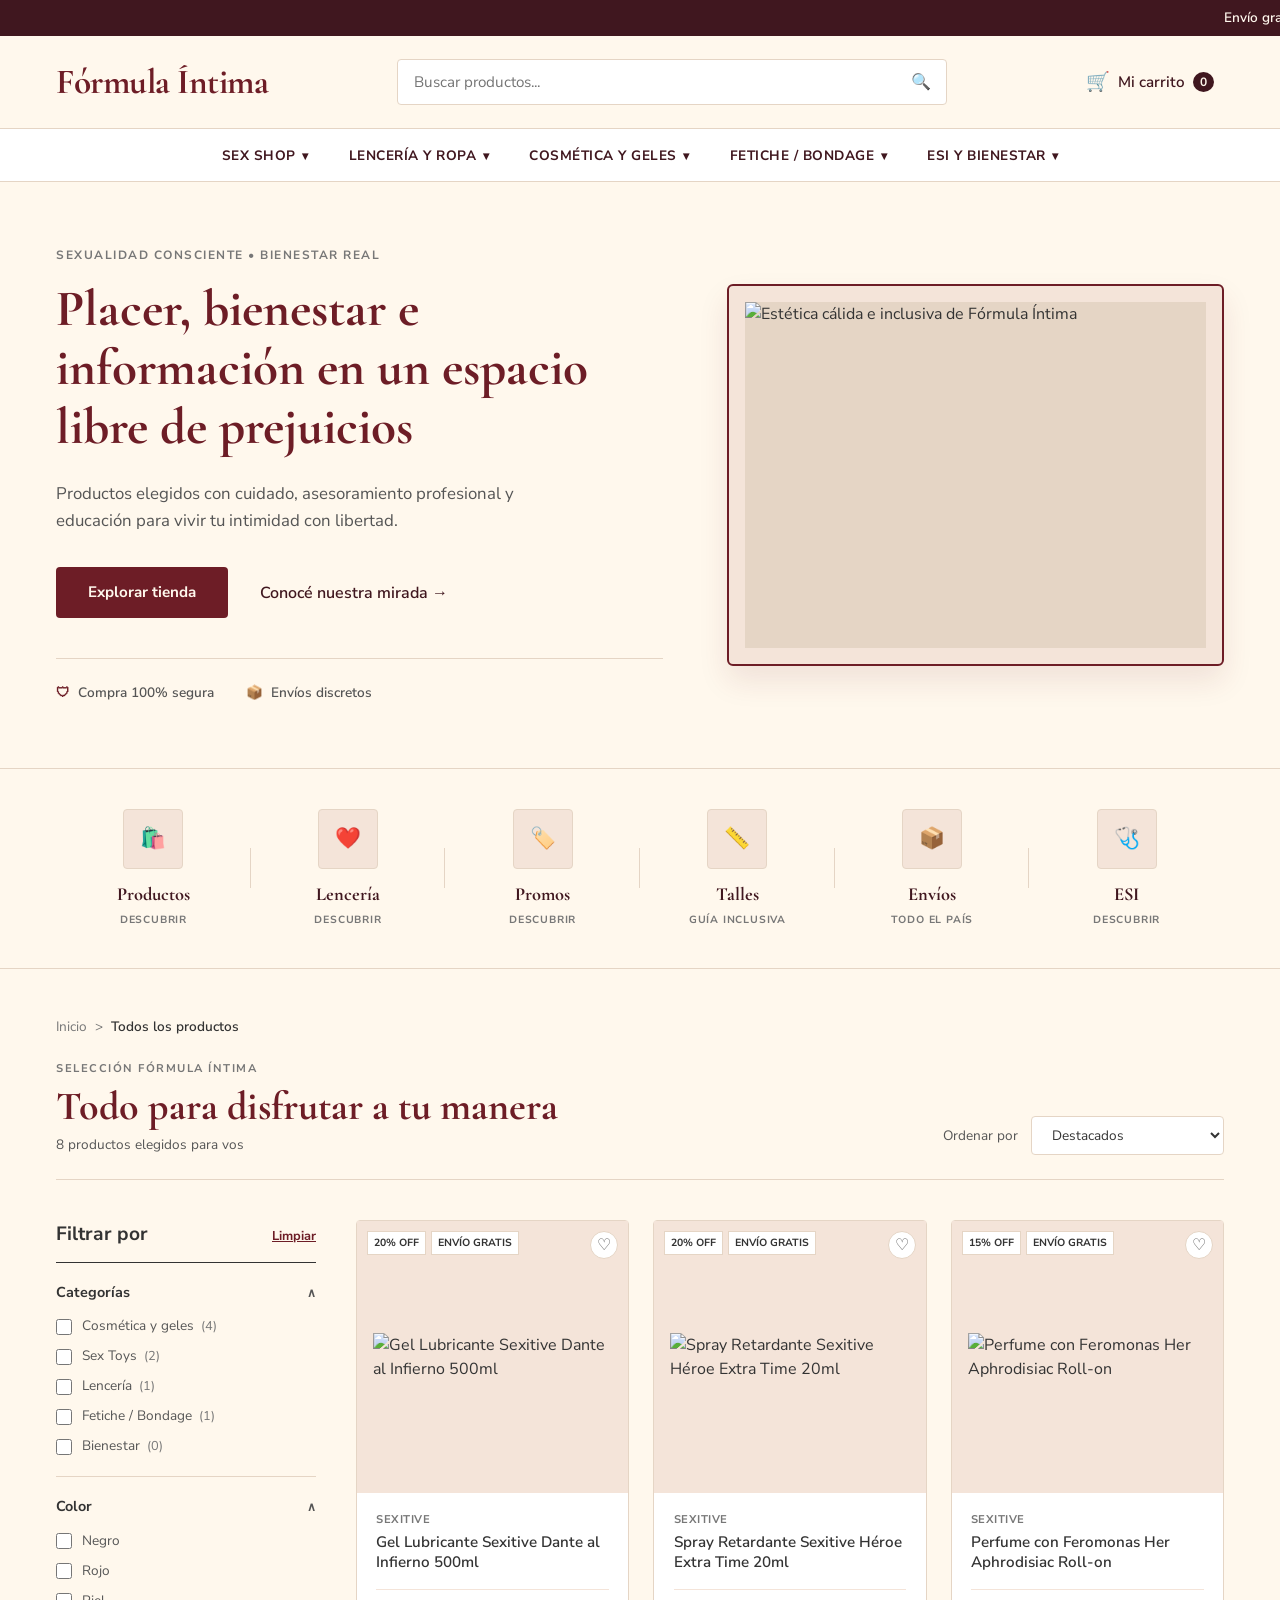
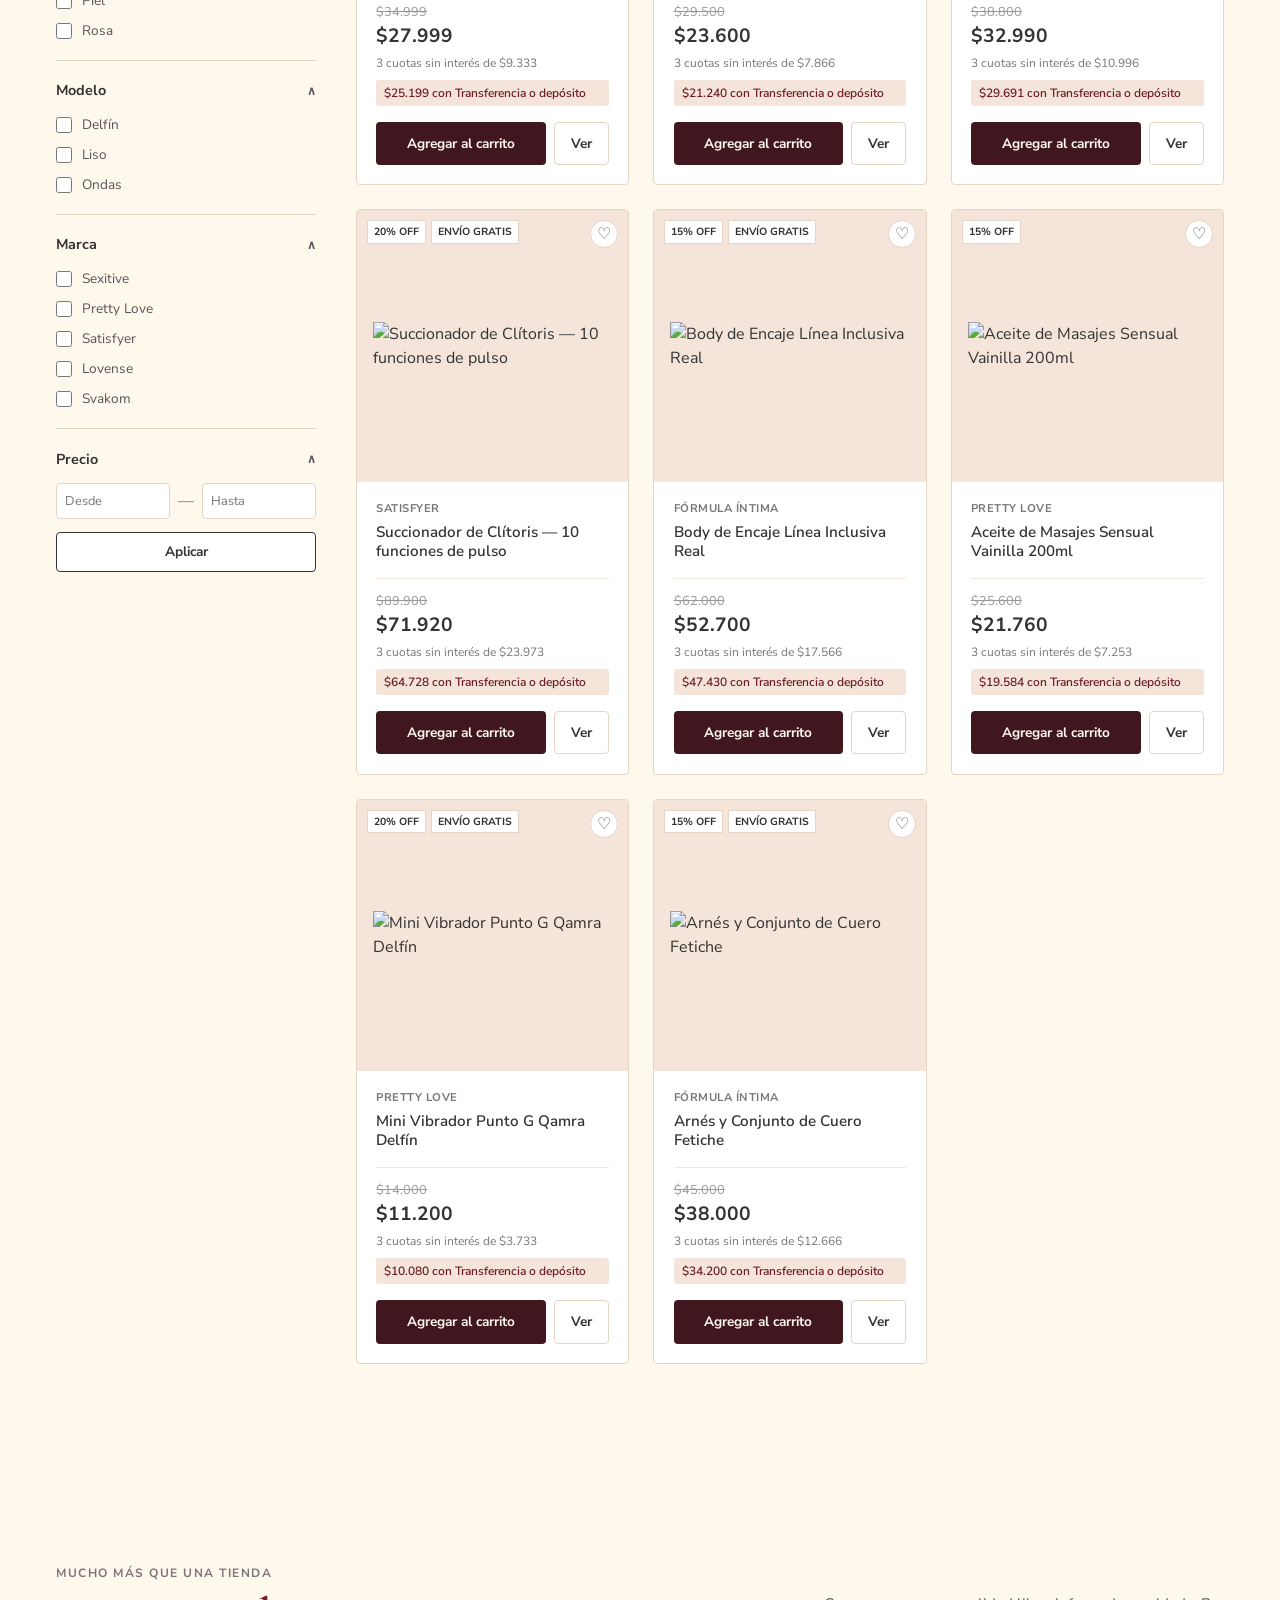
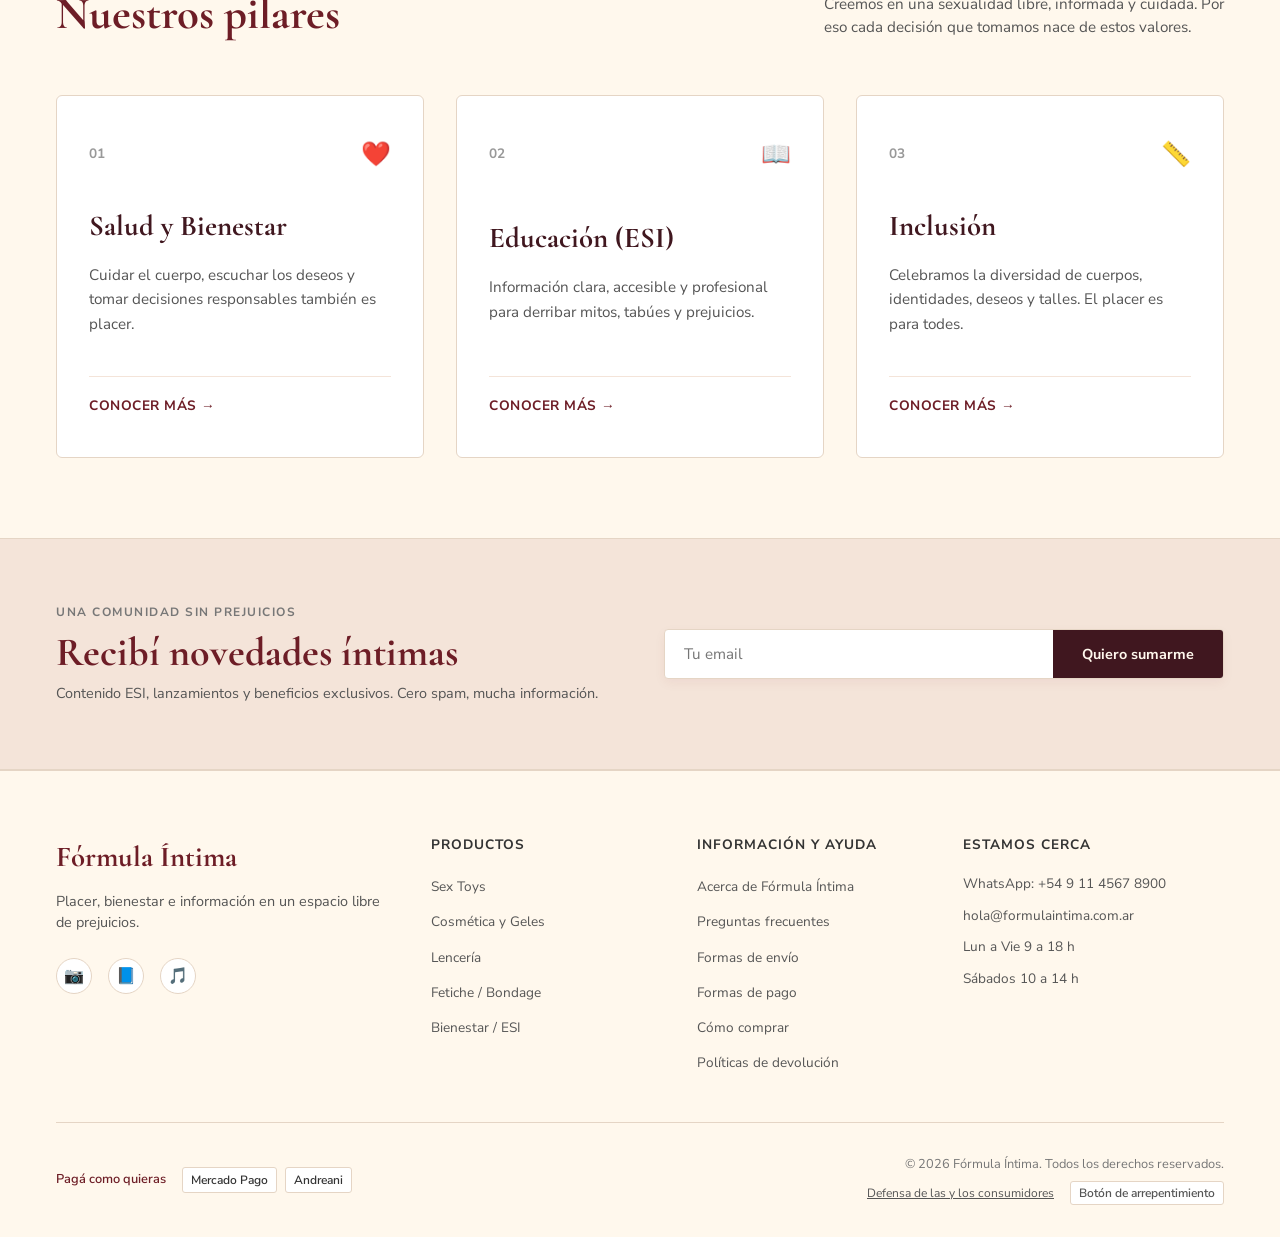
==== index.html @ 777d976c "correcion errores de tipeo y agregado de card, filtrados y diseño" ====
<!DOCTYPE html>
<html lang="es">
<head>
    <meta charset="UTF-8">
    <meta name="viewport" content="width=device-width, initial-scale=1.0">
    
    <!-- SEO Básico -->
    <title>Fórmula Íntima | Sex Shop y Lencería Inclusiva</title>
    <meta name="description" content="Descubre Fórmula Íntima: un espacio libre de prejuicios con productos de bienestar sexual, sex toys, lencería en talles reales y educación sexual (ESI).">
    <meta name="keywords" content="sex shop, lencería, lencería talles grandes, juguetes sexuales, vibradores, bienestar sexual, ESI, cosmética íntima">
    <meta name="author" content="Fórmula Íntima">
    <meta name="robots" content="index, follow">
    <link rel="canonical" href="https://www.formulaintima.com.ar">

    <!-- Open Graph -->
    <meta property="og:type" content="website">
    <meta property="og:url" content="https://www.formulaintima.com.ar">
    <meta property="og:title" content="Fórmula Íntima | Placer, bienestar e información">
    <meta property="og:description" content="Productos elegidos con cuidado, asesoramiento profesional y educación para vivir tu intimidad con libertad.">
    <meta property="og:image" content="https://www.formulaintima.com.ar/img/hero-modelo-real.jpg">
    <meta property="og:locale" content="es_AR">

    <!-- Estilos CSS -->
    <link rel="stylesheet" href="./style/style.css?v=5">

    <!-- Google Fonts -->
    <link rel="preconnect" href="https://fonts.googleapis.com">
    <link rel="preconnect" href="https://fonts.gstatic.com" crossorigin>
    <link href="https://fonts.googleapis.com/css2?family=Cormorant+Garamond:wght@400;600;700&family=Nunito+Sans:wght@300;400;600;700&display=swap" rel="stylesheet">
</head>
<body>

    <!-- ==========================================
         CABECERA / HEADER
         ========================================== -->
    <header class="cabecera" itemscope itemtype="https://schema.org/WPHeader">
        <!-- Barra Superior de Anuncios -->
        <div class="cabecera__anuncio">
            <div class="cabecera__contenedor">
                <p class="cabecera__anuncio-texto">
                    Envío gratis superando los $100.000 <span class="cabecera__anuncio-separador" aria-hidden="true">&bull;</span> Descuento extra por Transferencia Bancaria
                </p>
            </div>
        </div>

        <!-- Barra Principal -->
        <div class="cabecera__principal">
            <div class="cabecera__contenedor cabecera__contenedor--flex">
                
                <!-- Logotipo -->
                <div class="cabecera__logo-contenedor">
                    <a href="index.html" class="cabecera__logo-enlace" aria-label="Fórmula Íntima - Inicio">
                        <h1 class="cabecera__logo-texto">Fórmula Íntima</h1>
                    </a>
                </div>

                <!-- Buscador -->
                <div class="cabecera__buscador">
                    <form class="buscador" onsubmit="event.preventDefault(); aplicarFiltros();" role="search">
                        <label for="input-buscar" class="sr-only">Buscar productos</label>
                        <input type="search" id="input-buscar" name="q" class="buscador__input" placeholder="Buscar productos...">
                        <button type="submit" class="buscador__boton" aria-label="Buscar">
                            <span class="buscador__icono" aria-hidden="true">🔍</span>
                        </button>
                    </form>
                </div>

                <!-- Botón Mi Carrito -->
                <div class="cabecera__acciones">
                    <button type="button" class="carrito-enlace" id="boton-abrir-carrito" onclick="abrirDrawerCarrito()" aria-label="Ver carrito de compras">
                        <span class="carrito-enlace__icono" aria-hidden="true">🛒</span>
                        <span class="carrito-enlace__texto">Mi carrito</span>
                        <span class="carrito-enlace__contador" id="carrito-badge-contador">0</span>
                    </button>
                </div>

            </div>
        </div>

        <!-- Menú de Categorías Conectado a los Filtros -->
        <nav class="navegacion-principal" aria-label="Menú principal de categorías">
            <div class="cabecera__contenedor">
                <ul class="navegacion-principal__lista">
                    <li class="navegacion-principal__item">
                        <button type="button" class="navegacion-principal__enlace" onclick="filtrarDesdeEnlace('sextoys')">
                            Sex Shop <span class="navegacion-principal__flecha" aria-hidden="true">▾</span>
                        </button>
                    </li>
                    <li class="navegacion-principal__item">
                        <button type="button" class="navegacion-principal__enlace" onclick="filtrarDesdeEnlace('lenceria')">
                            Lencería y ropa <span class="navegacion-principal__flecha" aria-hidden="true">▾</span>
                        </button>
                    </li>
                    <li class="navegacion-principal__item">
                        <button type="button" class="navegacion-principal__enlace" onclick="filtrarDesdeEnlace('cosmetica')">
                            Cosmética y Geles <span class="navegacion-principal__flecha" aria-hidden="true">▾</span>
                        </button>
                    </li>
                    <li class="navegacion-principal__item">
                        <button type="button" class="navegacion-principal__enlace" onclick="filtrarDesdeEnlace('fetiche')">
                            Fetiche / Bondage <span class="navegacion-principal__flecha" aria-hidden="true">▾</span>
                        </button>
                    </li>
                    <li class="navegacion-principal__item">
                        <button type="button" class="navegacion-principal__enlace" onclick="filtrarDesdeEnlace('bienestar')">
                            ESI y Bienestar <span class="navegacion-principal__flecha" aria-hidden="true">▾</span>
                        </button>
                    </li>
                </ul>
            </div>
        </nav>
    </header>

    <!-- ==========================================
         SECCIÓN HERO
         ========================================== -->
    <section class="hero" aria-label="Sección principal de bienvenida">
        <div class="hero__contenedor">
            
            <div class="hero__contenido">
                <span class="hero__subtitulo-superior">SEXUALIDAD CONSCIENTE &bull; BIENESTAR REAL</span>
                
                <h2 class="hero__titulo">Placer, bienestar e información en un espacio libre de prejuicios</h2>
                
                <p class="hero__descripcion">
                    Productos elegidos con cuidado, asesoramiento profesional y educación para vivir tu intimidad con libertad.
                </p>
                
                <div class="hero__acciones">
                    <a href="#contenido-principal" class="hero__boton-primario">Explorar tienda</a>
                    <a href="#nuestra-mirada" class="hero__enlace-secundario">Conocé nuestra mirada &rarr;</a>
                </div>

                <div class="hero__garantias">
                    <div class="garantia-item">
                        <span class="garantia-item__icono" aria-hidden="true">&#x1F6E1;</span>
                        <span class="garantia-item__texto">Compra 100% segura</span>
                    </div>
                    <div class="garantia-item">
                        <span class="garantia-item__icono" aria-hidden="true">&#x1F4E6;</span>
                        <span class="garantia-item__texto">Envíos discretos</span>
                    </div>
                </div>
            </div>

            <div class="hero__multimedia">
                <div class="hero__imagen-marco">
                    <figure class="hero__figura">
                        <img src="https://images.unsplash.com/photo-1515377905703-c4788e51af15?auto=format&fit=crop&w=800&q=80" alt="Estética cálida e inclusiva de Fórmula Íntima" class="hero__imagen" loading="eager">
                        <figcaption class="sr-only">Imagen principal de Fórmula Íntima</figcaption>
                    </figure>
                </div>
            </div>

        </div>
    </section>

    <!-- ==========================================
         ACCESOS RÁPIDOS CON ICONOS
         ========================================== -->
    <section class="accesos-rapidos" aria-label="Accesos rápidos de navegación">
        <div class="accesos-rapidos__contenedor">
            <ul class="accesos-rapidos__lista">
                
                <li class="accesos-rapidos__item">
                    <a href="#contenido-principal" onclick="limpiarFiltros()" class="accesos-rapidos__enlace">
                        <div class="accesos-rapidos__icono-caja">
                            <span class="accesos-rapidos__icono" aria-hidden="true">🛍️</span>
                        </div>
                        <span class="accesos-rapidos__titulo">Productos</span>
                        <span class="accesos-rapidos__subtitulo">DESCUBRIR</span>
                    </a>
                </li>

                <li class="accesos-rapidos__item">
                    <a href="#contenido-principal" onclick="event.preventDefault(); filtrarDesdeEnlace('lenceria');" class="accesos-rapidos__enlace">
                        <div class="accesos-rapidos__icono-caja">
                            <span class="accesos-rapidos__icono" aria-hidden="true">❤️</span>
                        </div>
                        <span class="accesos-rapidos__titulo">Lencería</span>
                        <span class="accesos-rapidos__subtitulo">DESCUBRIR</span>
                    </a>
                </li>

                <li class="accesos-rapidos__item">
                    <a href="#contenido-principal" class="accesos-rapidos__enlace">
                        <div class="accesos-rapidos__icono-caja">
                            <span class="accesos-rapidos__icono" aria-hidden="true">🏷️</span>
                        </div>
                        <span class="accesos-rapidos__titulo">Promos</span>
                        <span class="accesos-rapidos__subtitulo">DESCUBRIR</span>
                    </a>
                </li>

                <li class="accesos-rapidos__item">
                    <a href="#nuestra-mirada" class="accesos-rapidos__enlace">
                        <div class="accesos-rapidos__icono-caja">
                            <span class="accesos-rapidos__icono" aria-hidden="true">📏</span>
                        </div>
                        <span class="accesos-rapidos__titulo">Talles</span>
                        <span class="accesos-rapidos__subtitulo">GUÍA INCLUSIVA</span>
                    </a>
                </li>

                <li class="accesos-rapidos__item">
                    <a href="#envios" onclick="event.preventDefault(); abrirModalInfo('envios');" class="accesos-rapidos__enlace">
                        <div class="accesos-rapidos__icono-caja">
                            <span class="accesos-rapidos__icono" aria-hidden="true">📦</span>
                        </div>
                        <span class="accesos-rapidos__titulo">Envíos</span>
                        <span class="accesos-rapidos__subtitulo">TODO EL PAÍS</span>
                    </a>
                </li>

                <li class="accesos-rapidos__item">
                    <a href="#contenido-principal" onclick="event.preventDefault(); filtrarDesdeEnlace('bienestar');" class="accesos-rapidos__enlace">
                        <div class="accesos-rapidos__icono-caja">
                            <span class="accesos-rapidos__icono" aria-hidden="true">🩺</span>
                        </div>
                        <span class="accesos-rapidos__titulo">ESI</span>
                        <span class="accesos-rapidos__subtitulo">DESCUBRIR</span>
                    </a>
                </li>

            </ul>
        </div>
    </section>

    <!-- ==========================================
         CATÁLOGO DE PRODUCTOS Y FILTROS
         ========================================== -->
    <main class="catalogo" id="contenido-principal">
        <div class="catalogo__contenedor">
            
            <!-- Migas de Pan -->
            <nav class="catalogo__migas" aria-label="Navegación de ruta">
                <ol class="migas__lista">
                    <li class="migas__item"><a href="index.html" class="migas__enlace">Inicio</a></li>
                    <li class="migas__separador" aria-hidden="true">></li>
                    <li class="migas__item" aria-current="page"><span class="migas__actual" id="migas-categoria-actual">Todos los productos</span></li>
                </ol>
            </nav>

            <!-- Cabecera del Catálogo -->
            <header class="catalogo__encabezado">
                <div class="catalogo__info-principal">
                    <span class="catalogo__subtitulo-marca">SELECCIÓN FÓRMULA ÍNTIMA</span>
                    <h2 class="catalogo__titulo">Todo para disfrutar a tu manera</h2>
                    <p class="catalogo__contador">Cargando productos...</p>
                </div>
                <div class="catalogo__ordenar">
                    <label for="ordenar-catalogo" class="catalogo__ordenar-etiqueta">Ordenar por</label>
                    <select id="ordenar-catalogo" name="ordenar" class="catalogo__ordenar-select" onchange="aplicarFiltros()">
                        <option value="destacados">Destacados</option>
                        <option value="precio-menor">Precio: menor a mayor</option>
                        <option value="precio-mayor">Precio: mayor a menor</option>
                        <option value="alfabetico-az">A - Z</option>
                        <option value="alfabetico-za">Z - A</option>
                    </select>
                </div>
            </header>

            <!-- Cuerpo del Catálogo: Filtros y Grilla -->
            <div class="catalogo__cuerpo">
                
                <!-- Barra Lateral de Filtros ("Filtrar por") -->
                <aside class="filtros" aria-label="Filtros de productos">
                    <div class="filtros__cabecera">
                        <h3 class="filtros__titulo">Filtrar por</h3>
                        <button type="button" class="filtros__limpiar" id="boton-limpiar-filtros" onclick="limpiarFiltros()">Limpiar</button>
                    </div>

                    <form class="filtros__formulario" id="formulario-filtros" onsubmit="event.preventDefault(); aplicarFiltros();">
                        
                        <!-- 1. Categorías -->
                        <fieldset class="filtro-grupo">
                            <legend class="filtro-grupo__leyenda">Categorías</legend>
                            <div class="filtro-grupo__cabecera" onclick="toggleAcordeonFiltro(this)">
                                <span class="filtro-grupo__nombre">Categorías</span>
                                <span class="filtro-grupo__icono" aria-hidden="true">∧</span>
                            </div>
                            <div class="filtro-grupo__lista">
                                <label class="filtro-opcion">
                                    <input type="checkbox" name="categoria" value="cosmetica" class="filtro-opcion__checkbox" onchange="aplicarFiltros()">
                                    <span class="filtro-opcion__texto">Cosmética y geles <span class="filtro-conteo" data-cat="cosmetica"></span></span>
                                </label>
                                <label class="filtro-opcion">
                                    <input type="checkbox" name="categoria" value="sextoys" class="filtro-opcion__checkbox" onchange="aplicarFiltros()">
                                    <span class="filtro-opcion__texto">Sex Toys <span class="filtro-conteo" data-cat="sextoys"></span></span>
                                </label>
                                <label class="filtro-opcion">
                                    <input type="checkbox" name="categoria" value="lenceria" class="filtro-opcion__checkbox" onchange="aplicarFiltros()">
                                    <span class="filtro-opcion__texto">Lencería <span class="filtro-conteo" data-cat="lenceria"></span></span>
                                </label>
                                <label class="filtro-opcion">
                                    <input type="checkbox" name="categoria" value="fetiche" class="filtro-opcion__checkbox" onchange="aplicarFiltros()">
                                    <span class="filtro-opcion__texto">Fetiche / Bondage <span class="filtro-conteo" data-cat="fetiche"></span></span>
                                </label>
                                <label class="filtro-opcion">
                                    <input type="checkbox" name="categoria" value="bienestar" class="filtro-opcion__checkbox" onchange="aplicarFiltros()">
                                    <span class="filtro-opcion__texto">Bienestar <span class="filtro-conteo" data-cat="bienestar"></span></span>
                                </label>
                            </div>
                        </fieldset>

                        <!-- 2. Color -->
                        <fieldset class="filtro-grupo">
                            <legend class="filtro-grupo__leyenda">Color</legend>
                            <div class="filtro-grupo__cabecera" onclick="toggleAcordeonFiltro(this)">
                                <span class="filtro-grupo__nombre">Color</span>
                                <span class="filtro-grupo__icono" aria-hidden="true">∧</span>
                            </div>
                            <div class="filtro-grupo__lista">
                                <label class="filtro-opcion">
                                    <input type="checkbox" name="color" value="negro" class="filtro-opcion__checkbox" onchange="aplicarFiltros()">
                                    <span class="filtro-opcion__texto">Negro</span>
                                </label>
                                <label class="filtro-opcion">
                                    <input type="checkbox" name="color" value="rojo" class="filtro-opcion__checkbox" onchange="aplicarFiltros()">
                                    <span class="filtro-opcion__texto">Rojo</span>
                                </label>
                                <label class="filtro-opcion">
                                    <input type="checkbox" name="color" value="piel" class="filtro-opcion__checkbox" onchange="aplicarFiltros()">
                                    <span class="filtro-opcion__texto">Piel</span>
                                </label>
                                <label class="filtro-opcion">
                                    <input type="checkbox" name="color" value="rosa" class="filtro-opcion__checkbox" onchange="aplicarFiltros()">
                                    <span class="filtro-opcion__texto">Rosa</span>
                                </label>
                            </div>
                        </fieldset>

                        <!-- 3. Modelo -->
                        <fieldset class="filtro-grupo">
                            <legend class="filtro-grupo__leyenda">Modelo</legend>
                            <div class="filtro-grupo__cabecera" onclick="toggleAcordeonFiltro(this)">
                                <span class="filtro-grupo__nombre">Modelo</span>
                                <span class="filtro-grupo__icono" aria-hidden="true">∧</span>
                            </div>
                            <div class="filtro-grupo__lista">
                                <label class="filtro-opcion">
                                    <input type="checkbox" name="modelo" value="delfin" class="filtro-opcion__checkbox" onchange="aplicarFiltros()">
                                    <span class="filtro-opcion__texto">Delfín</span>
                                </label>
                                <label class="filtro-opcion">
                                    <input type="checkbox" name="modelo" value="liso" class="filtro-opcion__checkbox" onchange="aplicarFiltros()">
                                    <span class="filtro-opcion__texto">Liso</span>
                                </label>
                                <label class="filtro-opcion">
                                    <input type="checkbox" name="modelo" value="ondas" class="filtro-opcion__checkbox" onchange="aplicarFiltros()">
                                    <span class="filtro-opcion__texto">Ondas</span>
                                </label>
                            </div>
                        </fieldset>

                        <!-- 4. Marca -->
                        <fieldset class="filtro-grupo">
                            <legend class="filtro-grupo__leyenda">Marca</legend>
                            <div class="filtro-grupo__cabecera" onclick="toggleAcordeonFiltro(this)">
                                <span class="filtro-grupo__nombre">Marca</span>
                                <span class="filtro-grupo__icono" aria-hidden="true">∧</span>
                            </div>
                            <div class="filtro-grupo__lista">
                                <label class="filtro-opcion">
                                    <input type="checkbox" name="marca" value="Sexitive" class="filtro-opcion__checkbox" onchange="aplicarFiltros()">
                                    <span class="filtro-opcion__texto">Sexitive</span>
                                </label>
                                <label class="filtro-opcion">
                                    <input type="checkbox" name="marca" value="Pretty Love" class="filtro-opcion__checkbox" onchange="aplicarFiltros()">
                                    <span class="filtro-opcion__texto">Pretty Love</span>
                                </label>
                                <label class="filtro-opcion">
                                    <input type="checkbox" name="marca" value="Satisfyer" class="filtro-opcion__checkbox" onchange="aplicarFiltros()">
                                    <span class="filtro-opcion__texto">Satisfyer</span>
                                </label>
                                <label class="filtro-opcion">
                                    <input type="checkbox" name="marca" value="Lovense" class="filtro-opcion__checkbox" onchange="aplicarFiltros()">
                                    <span class="filtro-opcion__texto">Lovense</span>
                                </label>
                                <label class="filtro-opcion">
                                    <input type="checkbox" name="marca" value="Svakom" class="filtro-opcion__checkbox" onchange="aplicarFiltros()">
                                    <span class="filtro-opcion__texto">Svakom</span>
                                </label>
                            </div>
                        </fieldset>

                        <!-- 5. Precio -->
                        <fieldset class="filtro-grupo filtro-grupo--sin-borde">
                            <legend class="filtro-grupo__leyenda">Precio</legend>
                            <div class="filtro-grupo__cabecera" onclick="toggleAcordeonFiltro(this)">
                                <span class="filtro-grupo__nombre">Precio</span>
                                <span class="filtro-grupo__icono" aria-hidden="true">∧</span>
                            </div>
                            <div class="filtro-precio">
                                <input type="number" id="filtro-precio-desde" class="filtro-precio__input" placeholder="Desde" aria-label="Precio mínimo">
                                <span class="filtro-precio__separador" aria-hidden="true">—</span>
                                <input type="number" id="filtro-precio-hasta" class="filtro-precio__input" placeholder="Hasta" aria-label="Precio máximo">
                            </div>
                            <button type="submit" class="filtro-precio__boton">Aplicar</button>
                        </fieldset>
                    </form>
                </aside>

                <!-- Sección de Productos -->
                <section class="productos-seccion">
                    <div class="productos-grilla" id="grilla-productos" aria-label="Listado de productos">
                        <!-- Los productos se cargan dinámicamente con main.js -->
                    </div>
                </section>

            </div>
        </div>
    </main>

    <!-- ==========================================
         PILARES INSTITUCIONALES
         ========================================== -->
    <section class="pilares" id="nuestra-mirada" aria-label="Nuestros pilares institucionales">
        <div class="pilares__contenedor">
            
            <div class="pilares__encabezado">
                <div class="pilares__titulo-bloque">
                    <span class="pilares__subtitulo">MUCHO MÁS QUE UNA TIENDA</span>
                    <h2 class="pilares__titulo">Nuestros pilares</h2>
                </div>
                <div class="pilares__descripcion-principal">
                    <p>Creemos en una sexualidad libre, informada y cuidada. Por eso cada decisión que tomamos nace de estos valores.</p>
                </div>
            </div>

            <div class="pilares__grilla">
                <article class="pilar-tarjeta">
                    <div class="pilar-tarjeta__cabecera">
                        <span class="pilar-tarjeta__numero" aria-hidden="true">01</span>
                        <span class="pilar-tarjeta__icono" aria-hidden="true">❤️</span>
                    </div>
                    <div class="pilar-tarjeta__cuerpo">
                        <h3 class="pilar-tarjeta__titulo">Salud y Bienestar</h3>
                        <p class="pilar-tarjeta__texto">
                            Cuidar el cuerpo, escuchar los deseos y tomar decisiones responsables también es placer.
                        </p>
                    </div>
                    <div class="pilar-tarjeta__pie">
                        <button type="button" class="pilar-tarjeta__enlace" onclick="abrirModalInfo('acerca')">CONOCER MÁS &rarr;</button>
                    </div>
                </article>

                <article class="pilar-tarjeta">
                    <div class="pilar-tarjeta__cabecera">
                        <span class="pilar-tarjeta__numero" aria-hidden="true">02</span>
                        <span class="pilar-tarjeta__icono" aria-hidden="true">📖</span>
                    </div>
                    <div class="pilar-tarjeta__cuerpo">
                        <h3 class="pilar-tarjeta__titulo">Educación (ESI)</h3>
                        <p class="pilar-tarjeta__texto">
                            Información clara, accesible y profesional para derribar mitos, tabúes y prejuicios.
                        </p>
                    </div>
                    <div class="pilar-tarjeta__pie">
                        <button type="button" class="pilar-tarjeta__enlace" onclick="abrirModalInfo('acerca')">CONOCER MÁS &rarr;</button>
                    </div>
                </article>

                <article class="pilar-tarjeta">
                    <div class="pilar-tarjeta__cabecera">
                        <span class="pilar-tarjeta__numero" aria-hidden="true">03</span>
                        <span class="pilar-tarjeta__icono" aria-hidden="true">📏</span>
                    </div>
                    <div class="pilar-tarjeta__cuerpo">
                        <h3 class="pilar-tarjeta__titulo">Inclusión</h3>
                        <p class="pilar-tarjeta__texto">
                            Celebramos la diversidad de cuerpos, identidades, deseos y talles. El placer es para todes.
                        </p>
                    </div>
                    <div class="pilar-tarjeta__pie">
                        <button type="button" class="pilar-tarjeta__enlace" onclick="abrirModalInfo('acerca')">CONOCER MÁS &rarr;</button>
                    </div>
                </article>
            </div>

        </div>
    </section>

    <!-- ==========================================
         NEWSLETTER
         ========================================== -->
    <section class="newsletter" aria-label="Suscripción a novedades y ESI">
        <div class="newsletter__contenedor">
            <div class="newsletter__info">
                <span class="newsletter__subtitulo">UNA COMUNIDAD SIN PREJUICIOS</span>
                <h2 class="newsletter__titulo">Recibí novedades íntimas</h2>
                <p class="newsletter__descripcion">
                    Contenido ESI, lanzamientos y beneficios exclusivos. Cero spam, mucha información.
                </p>
            </div>

            <div class="newsletter__formulario-contenedor">
                <form class="newsletter__formulario" onsubmit="event.preventDefault(); alert('¡Gracias por sumarte a la comunidad de Fórmula Íntima!'); this.reset();">
                    <label for="input-email-newsletter" class="sr-only">Tu email</label>
                    <input type="email" id="input-email-newsletter" name="email" class="newsletter__input" placeholder="Tu email" required>
                    <button type="submit" class="newsletter__boton">Quiero sumarme</button>
                </form>
            </div>
        </div>
    </section>

    <!-- ==========================================
         PIE DE PÁGINA / FOOTER FUNCIONAL
         ========================================== -->
    <footer class="pie-pagina" itemscope itemtype="https://schema.org/WPFooter">
        <div class="pie-pagina__contenedor">
            
            <div class="pie-pagina__columnas">
                
                <!-- Columna 1: Marca y Redes -->
                <div class="pie-pagina__columna pie-pagina__columna--marca">
                    <h3 class="pie-pagina__logo">Fórmula Íntima</h3>
                    <p class="pie-pagina__descripcion">
                        Placer, bienestar e información en un espacio libre de prejuicios.
                    </p>
                    <div class="pie-pagina__redes">
                        <a href="https://instagram.com" class="redes__enlace" aria-label="Instagram" target="_blank" rel="noopener">📷</a>
                        <a href="https://facebook.com" class="redes__enlace" aria-label="Facebook" target="_blank" rel="noopener">📘</a>
                        <a href="https://tiktok.com" class="redes__enlace" aria-label="TikTok" target="_blank" rel="noopener">🎵</a>
                    </div>
                </div>

                <!-- Columna 2: Productos (Conectado a los filtros de "Filtrar por") -->
                <div class="pie-pagina__columna">
                    <h4 class="pie-pagina__titulo">Productos</h4>
                    <ul class="pie-pagina__lista">
                        <li><button type="button" class="pie-pagina__enlace-modal" onclick="filtrarDesdeEnlace('sextoys')">Sex Toys</button></li>
                        <li><button type="button" class="pie-pagina__enlace-modal" onclick="filtrarDesdeEnlace('cosmetica')">Cosmética y Geles</button></li>
                        <li><button type="button" class="pie-pagina__enlace-modal" onclick="filtrarDesdeEnlace('lenceria')">Lencería</button></li>
                        <li><button type="button" class="pie-pagina__enlace-modal" onclick="filtrarDesdeEnlace('fetiche')">Fetiche / Bondage</button></li>
                        <li><button type="button" class="pie-pagina__enlace-modal" onclick="filtrarDesdeEnlace('bienestar')">Bienestar / ESI</button></li>
                    </ul>
                </div>

                <!-- Columna 3: Información y Ayuda (Conectado a las Cards Flotantes) -->
                <div class="pie-pagina__columna">
                    <h4 class="pie-pagina__titulo">Información y ayuda</h4>
                    <ul class="pie-pagina__lista">
                        <li><button type="button" class="pie-pagina__enlace-modal" onclick="abrirModalInfo('acerca')">Acerca de Fórmula Íntima</button></li>
                        <li><button type="button" class="pie-pagina__enlace-modal" onclick="abrirModalInfo('faq')">Preguntas frecuentes</button></li>
                        <li><button type="button" class="pie-pagina__enlace-modal" onclick="abrirModalInfo('envios')">Formas de envío</button></li>
                        <li><button type="button" class="pie-pagina__enlace-modal" onclick="abrirModalInfo('pagos')">Formas de pago</button></li>
                        <li><button type="button" class="pie-pagina__enlace-modal" onclick="abrirModalInfo('como-comprar')">Cómo comprar</button></li>
                        <li><button type="button" class="pie-pagina__enlace-modal" onclick="abrirModalInfo('devoluciones')">Políticas de devolución</button></li>
                    </ul>
                </div>

                <!-- Columna 4: Contacto -->
                <div class="pie-pagina__columna">
                    <h4 class="pie-pagina__titulo">Estamos cerca</h4>
                    <ul class="pie-pagina__lista pie-pagina__lista--contacto">
                        <li>WhatsApp: +54 9 11 4567 8900</li>
                        <li>hola@formulaintima.com.ar</li>
                        <li>Lun a Vie 9 a 18 h</li>
                        <li>Sábados 10 a 14 h</li>
                    </ul>
                </div>

            </div>

            <hr class="pie-pagina__divisor">

            <div class="pie-pagina__inferior">
                <div class="pie-pagina__pagos-envios">
                    <span class="pie-pagina__pagos-etiqueta">Pagá como quieras</span>
                    <div class="pie-pagina__iconos-pago">
                        <span class="badge-pago">Mercado Pago</span>
                        <span class="badge-envio">Andreani</span>
                    </div>
                </div>

                <div class="pie-pagina__legales">
                    <p class="pie-pagina__copyright">&copy; 2026 Fórmula Íntima. Todos los derechos reservados.</p>
                    <div class="pie-pagina__enlaces-legales">
                        <a href="https://www.argentina.gob.ar/produccion/defensadelconsumidor/formulario" class="legales__enlace" target="_blank" rel="noopener">Defensa de las y los consumidores</a>
                        <button type="button" class="legales__boton-arrepentimiento" onclick="abrirModalInfo('devoluciones')">Botón de arrepentimiento</button>
                    </div>
                </div>
            </div>

        </div>
    </footer>

    <!-- ==========================================
         DRAWER LATERAL DEL CARRITO DE COMPRAS
         ========================================== -->
    <div id="carrito-drawer" class="carrito-drawer" aria-hidden="true">
        <div class="carrito-drawer__overlay" onclick="cerrarDrawerCarrito()"></div>
        
        <aside class="carrito-drawer__panel" role="dialog" aria-modal="true" aria-label="Carrito de compras">
            
            <header class="carrito-drawer__cabecera">
                <div>
                    <span class="carrito-drawer__subtitulo">TU SELECCIÓN</span>
                    <h2 class="carrito-drawer__titulo">Carrito de compras</h2>
                </div>
                <button type="button" class="carrito-drawer__boton-cerrar" onclick="cerrarDrawerCarrito()" aria-label="Cerrar carrito">
                    &times;
                </button>
            </header>

            <div class="carrito-drawer__cuerpo" id="carrito-items-contenedor">
                <!-- Productos del carrito -->
            </div>

            <div class="carrito-cupon">
                <button type="button" class="carrito-cupon__toggle" onclick="toggleCuponCarrito()">
                    <span>¿Tenés un cupón de descuento?</span>
                    <span class="carrito-cupon__icono">∨</span>
                </button>
                <div class="carrito-cupon__formulario" id="cupon-contenido">
                    <input type="text" id="cupon-input" class="carrito-cupon__input" placeholder="Ingresá tu código">
                    <button type="button" class="carrito-cupon__boton" onclick="alert('Cupón verificado al iniciar la compra por WhatsApp.')">Aplicar</button>
                </div>
            </div>

            <footer class="carrito-drawer__pie">
                <div class="carrito-totales">
                    <div class="carrito-totales__fila">
                        <span>Subtotal</span>
                        <span id="carrito-subtotal">$ 0</span>
                    </div>
                    <div class="carrito-totales__fila">
                        <span>Envío</span>
                        <span style="color: #28a745; font-weight: 600;">A coordinar</span>
                    </div>
                    <div class="carrito-totales__separador"></div>
                    <div class="carrito-totales__fila carrito-totales__fila--total">
                        <span class="carrito-totales__etiqueta-total">Total</span>
                        <span class="carrito-totales__monto-total" id="carrito-total">$ 0</span>
                    </div>
                    <div class="carrito-totales__cuotas" id="carrito-cuotas-texto">
                        o 3 cuotas sin interés de $ 0
                    </div>
                </div>

                <button type="button" class="carrito-drawer__boton-comprar" id="boton-iniciar-compra" onclick="enviarPedidoAWhatsApp()">
                    Iniciar compra
                </button>

                <div class="carrito-drawer__seguridad">
                    <span aria-hidden="true">&#x1F6E1;</span> Compra protegida y envío discreto
                </div>
            </footer>

        </aside>
    </div>

    <!-- ==========================================
         CARD FLOTANTE / MODAL DE INFORMACIÓN
         ========================================== -->
    <div id="modal-info" class="modal-info" aria-hidden="true" role="dialog" aria-modal="true">
        <div class="modal-info__overlay" onclick="cerrarModalInfo()"></div>
        <div class="modal-info__card">
            <header class="modal-info__cabecera">
                <span class="modal-info__badge" id="modal-info-badge">INFORMACIÓN</span>
                <button type="button" class="modal-info__cerrar" onclick="cerrarModalInfo()" aria-label="Cerrar ventana">&times;</button>
            </header>
            <div class="modal-info__cuerpo">
                <h3 class="modal-info__titulo" id="modal-info-titulo">Título</h3>
                <div class="modal-info__texto" id="modal-info-contenido">
                    <!-- Contenido dinámico -->
                </div>
            </div>
            <footer class="modal-info__pie">
                <button type="button" class="modal-info__boton-entendido" onclick="cerrarModalInfo()">Entendido</button>
            </footer>
        </div>
    </div>

    <!-- SCRIPTS -->
    <script src="https://cdn.jsdelivr.net/npm/@supabase/supabase-js@2"></script>
    <script src="main.js"></script>
</body>
</html>
---- style/style.css ----
/* ==========================================================================
   1. RESET GLOBAL Y VARIABLES
   ========================================================================== */
*, *::before, *::after {
    box-sizing: border-box;
    margin: 0;
    padding: 0;
}

:root {
    --color-fondo-principal: #FFF8ED;
    --color-fondo-secundario: #F4E4D9;
    --color-primario: #6D1D26;
    --color-secundario: #40171F;
    --color-acento: #B9825B;
    --color-blanco: #FFFFFF;
    --color-texto-oscuro: #333333;
    --color-texto-claro: #777777;
    --color-borde: #E5D5C5;

    --fuente-titulos: 'Cormorant Garamond', serif;
    --fuente-interfaz: 'Nunito Sans', sans-serif;
}

html {
    scroll-behavior: smooth;
}

html, body {
    width: 100%;
    max-width: 100%;
    overflow-x: hidden;
    background-color: var(--color-fondo-principal);
    color: var(--color-texto-oscuro);
    font-family: var(--fuente-interfaz);
    line-height: 1.5;
    -webkit-font-smoothing: antialiased;
}

a {
    text-decoration: none;
    color: inherit;
}

ul, ol {
    list-style: none;
}

img {
    max-width: 100%;
    height: auto;
    display: block;
}

button, input, select {
    font-family: inherit;
}

.sr-only, .filtro-grupo__leyenda {
    position: absolute;
    width: 1px;
    height: 1px;
    padding: 0;
    margin: -1px;
    overflow: hidden;
    clip: rect(0, 0, 0, 0);
    white-space: nowrap;
    border: 0;
}

/* ==========================================================================
   2. HEADER Y NAVEGACIÓN
   ========================================================================== */
.cabecera {
    width: 100%;
    background-color: var(--color-fondo-principal);
}

.cabecera__anuncio {
    background-color: var(--color-secundario);
    color: var(--color-fondo-principal);
    font-size: 0.85rem;
    font-weight: 600;
    padding: 0.5rem 0;
    overflow: hidden;
    white-space: nowrap;
    width: 100%;
    position: relative;
}

.cabecera__anuncio-texto {
    display: inline-block;
    padding-left: 100%;
    animation: desplazarCinta 25s linear infinite;
}

.cabecera__anuncio-separador {
    margin: 0 1.5rem;
    color: var(--color-acento);
}

@keyframes desplazarCinta {
    0% { transform: translate3d(0, 0, 0); }
    100% { transform: translate3d(-100%, 0, 0); }
}

.cabecera__principal {
    background-color: var(--color-fondo-principal);
    border-bottom: 1px solid var(--color-borde);
    padding: 1.2rem 0;
}

.cabecera__contenedor {
    max-width: 1200px;
    margin: 0 auto;
    padding: 0 1rem;
}

.cabecera__contenedor--flex {
    display: flex;
    justify-content: space-between;
    align-items: center;
    gap: 2rem;
}

.cabecera__logo-texto {
    font-family: var(--fuente-titulos);
    font-size: 2.2rem;
    font-weight: 700;
    color: var(--color-primario);
    letter-spacing: -0.5px;
}

.cabecera__buscador {
    flex: 1;
    max-width: 550px;
}

.buscador {
    position: relative;
    display: flex;
    align-items: center;
}

.buscador__input {
    width: 100%;
    padding: 0.75rem 1rem;
    padding-right: 3rem;
    border: 1px solid var(--color-borde);
    border-radius: 4px;
    background-color: var(--color-blanco);
    font-size: 0.95rem;
    color: var(--color-texto-oscuro);
    outline: none;
    transition: border-color 0.3s ease;
}

.buscador__input:focus {
    border-color: var(--color-primario);
}

.buscador__boton {
    position: absolute;
    right: 1rem;
    background: none;
    border: none;
    cursor: pointer;
    font-size: 1rem;
    color: var(--color-secundario);
}

.cabecera__acciones {
    display: flex;
    align-items: center;
}

.carrito-enlace {
    display: flex;
    align-items: center;
    gap: 0.5rem;
    font-weight: 600;
    color: var(--color-secundario);
    font-size: 0.95rem;
    position: relative;
    background: none;
    border: none;
    cursor: pointer;
    padding: 0.4rem 0.6rem;
    border-radius: 4px;
    transition: background-color 0.2s ease;
}

.carrito-enlace:hover {
    background-color: var(--color-fondo-secundario);
}

.carrito-enlace__icono {
    font-size: 1.2rem;
}

.carrito-enlace__contador {
    background-color: var(--color-secundario);
    color: var(--color-fondo-principal);
    font-size: 0.75rem;
    padding: 2px 7px;
    border-radius: 50%;
    font-weight: 700;
}

.navegacion-principal {
    background-color: var(--color-blanco);
    border-bottom: 1px solid var(--color-borde);
}

.navegacion-principal__lista {
    display: flex;
    justify-content: center;
    gap: 2.5rem;
    padding: 0.9rem 0;
}

.navegacion-principal__enlace {
    background: none;
    border: none;
    cursor: pointer;
    font-size: 0.85rem;
    font-weight: 700;
    color: var(--color-secundario);
    text-transform: uppercase;
    letter-spacing: 0.5px;
    transition: color 0.3s ease;
}

.navegacion-principal__enlace:hover {
    color: var(--color-primario);
}

.navegacion-principal__flecha {
    font-size: 0.75rem;
    margin-left: 2px;
}

/* ==========================================================================
   3. SECCIÓN HERO
   ========================================================================== */
.hero {
    background-color: var(--color-fondo-principal);
    padding: 4rem 0;
    border-bottom: 1px solid var(--color-borde);
}

.hero__contenedor {
    max-width: 1200px;
    margin: 0 auto;
    padding: 0 1rem;
    display: grid;
    grid-template-columns: 1.1fr 0.9fr;
    gap: 4rem;
    align-items: center;
}

.hero__subtitulo-superior {
    display: block;
    font-size: 0.75rem;
    font-weight: 700;
    color: var(--color-texto-claro);
    letter-spacing: 1.5px;
    margin-bottom: 1rem;
    text-transform: uppercase;
}

.hero__titulo {
    font-family: var(--fuente-titulos);
    font-size: 3.2rem;
    font-weight: 700;
    color: var(--color-primario);
    line-height: 1.15;
    margin-bottom: 1.5rem;
}

.hero__descripcion {
    font-size: 1.05rem;
    color: #555555;
    line-height: 1.6;
    margin-bottom: 2rem;
    max-width: 500px;
}

.hero__acciones {
    display: flex;
    align-items: center;
    gap: 2rem;
    margin-bottom: 2.5rem;
}

.hero__boton-primario {
    background-color: var(--color-primario);
    color: var(--color-fondo-principal);
    font-size: 0.95rem;
    font-weight: 700;
    padding: 0.9rem 2rem;
    border-radius: 4px;
    transition: background-color 0.3s ease, transform 0.2s ease;
}

.hero__boton-primario:hover {
    background-color: var(--color-secundario);
    transform: translateY(-2px);
}

.hero__enlace-secundario {
    font-weight: 600;
    color: var(--color-secundario);
    transition: color 0.3s ease;
}

.hero__enlace-secundario:hover {
    color: var(--color-acento);
}

.hero__garantias {
    display: flex;
    gap: 2rem;
    padding-top: 1.5rem;
    border-top: 1px solid var(--color-borde);
}

.garantia-item {
    display: flex;
    align-items: center;
    gap: 0.5rem;
    font-size: 0.85rem;
    font-weight: 600;
    color: #555555;
}

.garantia-item__icono {
    color: var(--color-primario);
}

.hero__multimedia {
    width: 100%;
}

.hero__imagen-marco {
    background-color: var(--color-fondo-secundario);
    border: 2px solid var(--color-primario);
    border-radius: 6px;
    padding: 1rem;
    box-shadow: 0 15px 30px rgba(109, 29, 38, 0.1);
}

.hero__figura {
    margin: 0;
    aspect-ratio: 4 / 3;
    overflow: hidden;
    background-color: var(--color-borde);
}

.hero__imagen {
    width: 100%;
    height: 100%;
    object-fit: cover;
}

/* ==========================================================================
   4. ACCESOS RÁPIDOS
   ========================================================================== */
.accesos-rapidos {
    background-color: var(--color-fondo-principal);
    padding: 2.5rem 0;
    border-bottom: 1px solid var(--color-borde);
}

.accesos-rapidos__contenedor {
    max-width: 1200px;
    margin: 0 auto;
    padding: 0 1rem;
}

.accesos-rapidos__lista {
    display: grid;
    grid-template-columns: repeat(6, 1fr);
    align-items: center;
}

.accesos-rapidos__item {
    position: relative;
    text-align: center;
    padding: 0 1rem;
}

.accesos-rapidos__item:not(:last-child)::after {
    content: '';
    position: absolute;
    right: 0;
    top: 50%;
    transform: translateY(-50%);
    width: 1px;
    height: 40px;
    background-color: var(--color-borde);
}

.accesos-rapidos__enlace {
    display: flex;
    flex-direction: column;
    align-items: center;
    transition: transform 0.2s ease;
}

.accesos-rapidos__enlace:hover {
    transform: translateY(-3px);
}

.accesos-rapidos__icono-caja {
    width: 60px;
    height: 60px;
    background-color: var(--color-fondo-secundario);
    border: 1px solid var(--color-borde);
    border-radius: 4px;
    display: flex;
    align-items: center;
    justify-content: center;
    margin-bottom: 0.8rem;
}

.accesos-rapidos__icono {
    font-size: 1.3rem;
}

.accesos-rapidos__titulo {
    font-family: var(--fuente-titulos);
    font-size: 1.15rem;
    font-weight: 700;
    color: var(--color-secundario);
    margin-bottom: 0.2rem;
}

.accesos-rapidos__subtitulo {
    font-size: 0.65rem;
    font-weight: 700;
    color: var(--color-texto-claro);
    letter-spacing: 0.8px;
    text-transform: uppercase;
}

/* ==========================================================================
   5. CATÁLOGO, FILTROS Y TARJETA DE PRODUCTO
   ========================================================================== */
.catalogo {
    background-color: var(--color-fondo-principal);
    padding: 3rem 0 5rem 0;
}

.catalogo__contenedor {
    max-width: 1200px;
    margin: 0 auto;
    padding: 0 1rem;
}

.catalogo__migas {
    margin-bottom: 1.5rem;
}

.migas__lista {
    display: flex;
    gap: 0.5rem;
    font-size: 0.85rem;
    color: var(--color-texto-claro);
}

.migas__enlace:hover {
    color: var(--color-primario);
}

.migas__actual {
    color: var(--color-texto-oscuro);
    font-weight: 600;
}

.catalogo__encabezado {
    display: flex;
    justify-content: space-between;
    align-items: flex-end;
    margin-bottom: 2.5rem;
    padding-bottom: 1.5rem;
    border-bottom: 1px solid var(--color-borde);
}

.catalogo__subtitulo-marca {
    display: block;
    font-size: 0.7rem;
    font-weight: 700;
    color: var(--color-texto-claro);
    letter-spacing: 1.5px;
    text-transform: uppercase;
    margin-bottom: 0.4rem;
}

.catalogo__titulo {
    font-family: var(--fuente-titulos);
    font-size: 2.5rem;
    font-weight: 700;
    color: var(--color-primario);
    line-height: 1.1;
    margin-bottom: 0.4rem;
}

.catalogo__contador {
    font-size: 0.85rem;
    color: #555555;
}

.catalogo__ordenar {
    display: flex;
    align-items: center;
    gap: 0.8rem;
}

.catalogo__ordenar-etiqueta {
    font-size: 0.85rem;
    color: #555555;
}

.catalogo__ordenar-select {
    padding: 0.5rem 1rem;
    border: 1px solid var(--color-borde);
    border-radius: 4px;
    background-color: var(--color-blanco);
    font-size: 0.85rem;
    color: var(--color-texto-oscuro);
    outline: none;
    cursor: pointer;
}

.catalogo__cuerpo {
    display: grid;
    grid-template-columns: 260px 1fr;
    gap: 2.5rem;
    align-items: start;
}

/* Sidebar Filtros */
.filtros__cabecera {
    display: flex;
    justify-content: space-between;
    align-items: baseline;
    padding-bottom: 0.8rem;
    margin-bottom: 1.2rem;
    border-bottom: 1px solid var(--color-texto-oscuro);
}

.filtros__titulo {
    font-size: 1.2rem;
    font-weight: 700;
    color: var(--color-texto-oscuro);
}

.filtros__limpiar {
    background: none;
    border: none;
    font-size: 0.8rem;
    color: var(--color-primario);
    font-weight: 700;
    text-decoration: underline;
    cursor: pointer;
}

.filtro-grupo {
    border: none;
    border-bottom: 1px solid var(--color-borde);
    padding-bottom: 1.2rem;
    margin-bottom: 1.2rem;
}

.filtro-grupo--sin-borde {
    border-bottom: none;
}

.filtro-grupo__cabecera {
    display: flex;
    justify-content: space-between;
    align-items: center;
    cursor: pointer;
    font-size: 0.9rem;
    font-weight: 700;
    color: var(--color-texto-oscuro);
    margin-bottom: 0.8rem;
    user-select: none;
    transition: color 0.2s ease;
}

.filtro-grupo__cabecera:hover {
    color: var(--color-primario);
}

.filtro-grupo--cerrado .filtro-grupo__lista,
.filtro-grupo--cerrado .filtro-precio,
.filtro-grupo--cerrado .filtro-precio__boton {
    display: none;
}

.filtro-grupo__icono {
    font-size: 0.75rem;
    color: #555555;
}

.filtro-grupo__lista {
    display: flex;
    flex-direction: column;
    gap: 0.6rem;
}

.filtro-opcion {
    display: flex;
    align-items: center;
    gap: 0.6rem;
    cursor: pointer;
}

.filtro-opcion__checkbox {
    width: 16px;
    height: 16px;
    accent-color: var(--color-primario);
    cursor: pointer;
}

.filtro-opcion__texto {
    font-size: 0.85rem;
    color: #555555;
}

.filtro-conteo {
    font-size: 0.8rem;
    color: var(--color-texto-claro);
    margin-left: 3px;
}

.filtro-precio {
    display: flex;
    align-items: center;
    gap: 0.5rem;
    margin-top: 0.5rem;
}

.filtro-precio__input {
    width: 100%;
    padding: 0.5rem;
    border: 1px solid var(--color-borde);
    border-radius: 4px;
    background-color: var(--color-blanco);
    font-size: 0.8rem;
}

.filtro-precio__separador {
    color: var(--color-texto-claro);
}

.filtro-precio__boton {
    width: 100%;
    margin-top: 0.8rem;
    padding: 0.6rem;
    background-color: var(--color-blanco);
    border: 1px solid var(--color-texto-oscuro);
    border-radius: 4px;
    font-size: 0.85rem;
    font-weight: 700;
    color: var(--color-texto-oscuro);
    cursor: pointer;
    transition: background-color 0.2s ease;
}

.filtro-precio__boton:hover {
    background-color: var(--color-fondo-secundario);
}

/* Grilla de Productos y Tarjeta */
.productos-grilla {
    display: grid;
    grid-template-columns: repeat(3, 1fr);
    gap: 1.5rem;
    margin-bottom: 2.5rem;
}

.tarjeta-producto {
    background-color: var(--color-blanco);
    border: 1px solid var(--color-borde);
    border-radius: 4px;
    display: flex;
    flex-direction: column;
    position: relative;
    transition: box-shadow 0.3s ease;
}

.tarjeta-producto:hover {
    box-shadow: 0 8px 20px rgba(109, 29, 38, 0.08);
}

.tarjeta-producto__badges {
    position: absolute;
    top: 10px;
    left: 10px;
    display: flex;
    gap: 5px;
    z-index: 2;
}

.tarjeta-producto__etiqueta {
    font-size: 0.65rem;
    font-weight: 700;
    padding: 3px 6px;
    background-color: var(--color-blanco);
    border: 1px solid var(--color-borde);
    color: var(--color-texto-oscuro);
    text-transform: uppercase;
}

.tarjeta-producto__favorito {
    position: absolute;
    top: 10px;
    right: 10px;
    background-color: var(--color-blanco);
    border: 1px solid var(--color-borde);
    width: 28px;
    height: 28px;
    border-radius: 50%;
    display: flex;
    align-items: center;
    justify-content: center;
    cursor: pointer;
    z-index: 2;
    font-size: 1rem;
    color: #555555;
}

.tarjeta-producto__imagen-contenedor {
    background-color: var(--color-fondo-secundario);
    aspect-ratio: 1 / 1;
    display: flex;
    align-items: center;
    justify-content: center;
    padding: 1rem;
    overflow: hidden;
}

.tarjeta-producto__imagen {
    max-height: 100%;
    object-fit: contain;
}

.tarjeta-producto__cuerpo {
    padding: 1.2rem;
    display: flex;
    flex-direction: column;
    flex-grow: 1;
}

.tarjeta-producto__marca {
    font-size: 0.7rem;
    font-weight: 700;
    color: var(--color-texto-claro);
    text-transform: uppercase;
    letter-spacing: 0.5px;
    margin-bottom: 0.3rem;
}

.tarjeta-producto__titulo {
    font-size: 0.95rem;
    font-weight: 600;
    color: var(--color-texto-oscuro);
    line-height: 1.3;
    margin-bottom: 1rem;
    display: -webkit-box;
    -webkit-line-clamp: 2;
    line-clamp: 2;
    -webkit-box-orient: vertical;
    overflow: hidden;
}

.tarjeta-producto__precios {
    margin-top: auto;
    margin-bottom: 1rem;
    padding-top: 0.8rem;
    border-top: 1px solid var(--color-fondo-secundario);
}

.tarjeta-producto__precio-tachado {
    font-size: 0.8rem;
    color: #999999;
    text-decoration: line-through;
}

.tarjeta-producto__precio-oferta {
    font-size: 1.2rem;
    font-weight: 700;
    color: var(--color-texto-oscuro);
    margin-bottom: 0.2rem;
}

.tarjeta-producto__cuotas {
    font-size: 0.75rem;
    color: var(--color-texto-claro);
    margin-bottom: 0.4rem;
}

.tarjeta-producto__transferencia {
    font-size: 0.75rem;
    font-weight: 600;
    color: var(--color-primario);
    background-color: var(--color-fondo-secundario);
    padding: 4px 8px;
    border-radius: 3px;
    margin-top: 0.5rem;
}

.tarjeta-producto__acciones {
    display: grid;
    grid-template-columns: 1fr auto;
    gap: 0.5rem;
}

.tarjeta-producto__boton {
    font-size: 0.85rem;
    font-weight: 700;
    padding: 0.7rem;
    border-radius: 4px;
    text-align: center;
    cursor: pointer;
    transition: background-color 0.2s ease;
}

.tarjeta-producto__boton--comprar {
    background-color: var(--color-secundario);
    color: var(--color-fondo-principal);
    border: none;
}

.tarjeta-producto__boton--comprar:hover {
    background-color: var(--color-primario);
}

.tarjeta-producto__boton--ver {
    background-color: var(--color-blanco);
    color: var(--color-texto-oscuro);
    border: 1px solid var(--color-borde);
    padding: 0.7rem 1rem;
}

.tarjeta-producto__boton--ver:hover {
    background-color: var(--color-fondo-secundario);
}

/* ==========================================================================
   6. PILARES DE LA MARCA
   ========================================================================== */
.pilares {
    background-color: var(--color-fondo-principal);
    padding: 5rem 0;
    border-bottom: 1px solid var(--color-borde);
}

.pilares__contenedor {
    max-width: 1200px;
    margin: 0 auto;
    padding: 0 1rem;
}

.pilares__encabezado {
    display: flex;
    justify-content: space-between;
    align-items: flex-end;
    margin-bottom: 3.5rem;
}

.pilares__subtitulo {
    display: block;
    font-size: 0.75rem;
    font-weight: 700;
    color: var(--color-texto-claro);
    letter-spacing: 1.5px;
    text-transform: uppercase;
    margin-bottom: 0.5rem;
}

.pilares__titulo {
    font-family: var(--fuente-titulos);
    font-size: 2.8rem;
    font-weight: 700;
    color: var(--color-primario);
    line-height: 1.1;
}

.pilares__descripcion-principal {
    max-width: 400px;
    font-size: 0.95rem;
    color: #555555;
    line-height: 1.5;
}

.pilares__grilla {
    display: grid;
    grid-template-columns: repeat(3, 1fr);
    gap: 2rem;
}

.pilar-tarjeta {
    background-color: var(--color-blanco);
    border: 1px solid var(--color-borde);
    border-radius: 6px;
    padding: 2.5rem 2rem;
    display: flex;
    flex-direction: column;
    justify-content: space-between;
    transition: transform 0.3s ease, box-shadow 0.3s ease;
}

.pilar-tarjeta:hover {
    transform: translateY(-5px);
    box-shadow: 0 12px 25px rgba(109, 29, 38, 0.08);
}

.pilar-tarjeta__cabecera {
    display: flex;
    justify-content: space-between;
    align-items: center;
    margin-bottom: 2rem;
}

.pilar-tarjeta__numero {
    font-size: 0.85rem;
    font-weight: 700;
    color: #999999;
}

.pilar-tarjeta__icono {
    font-size: 1.5rem;
}

.pilar-tarjeta__cuerpo {
    margin-bottom: 2.5rem;
}

.pilar-tarjeta__titulo {
    font-family: var(--fuente-titulos);
    font-size: 1.8rem;
    font-weight: 700;
    color: var(--color-secundario);
    margin-bottom: 1rem;
}

.pilar-tarjeta__texto {
    font-size: 0.95rem;
    color: #555555;
    line-height: 1.6;
}

.pilar-tarjeta__pie {
    padding-top: 1rem;
    border-top: 1px solid var(--color-fondo-secundario);
}

.pilar-tarjeta__enlace {
    background: none;
    border: none;
    padding: 0;
    cursor: pointer;
    font-size: 0.85rem;
    font-weight: 700;
    color: var(--color-primario);
    letter-spacing: 0.5px;
    transition: color 0.2s ease;
}

.pilar-tarjeta__enlace:hover {
    color: var(--color-acento);
}

/* ==========================================================================
   7. NEWSLETTER
   ========================================================================== */
.newsletter {
    background-color: var(--color-fondo-secundario);
    padding: 4rem 0;
    border-bottom: 1px solid var(--color-borde);
}

.newsletter__contenedor {
    max-width: 1200px;
    margin: 0 auto;
    padding: 0 1rem;
    display: grid;
    grid-template-columns: 1fr 1fr;
    gap: 3rem;
    align-items: center;
}

.newsletter__subtitulo {
    display: block;
    font-size: 0.75rem;
    font-weight: 700;
    color: var(--color-texto-claro);
    letter-spacing: 1.5px;
    text-transform: uppercase;
    margin-bottom: 0.5rem;
}

.newsletter__titulo {
    font-family: var(--fuente-titulos);
    font-size: 2.5rem;
    font-weight: 700;
    color: var(--color-primario);
    line-height: 1.15;
    margin-bottom: 0.5rem;
}

.newsletter__descripcion {
    font-size: 0.9rem;
    color: #555555;
    line-height: 1.5;
}

.newsletter__formulario-contenedor {
    width: 100%;
}

.newsletter__formulario {
    display: flex;
    background-color: var(--color-blanco);
    border: 1px solid var(--color-borde);
    border-radius: 4px;
    overflow: hidden;
    box-shadow: 0 4px 12px rgba(109, 29, 38, 0.05);
}

.newsletter__input {
    flex: 1;
    padding: 0.9rem 1.2rem;
    border: none;
    background-color: transparent;
    font-size: 0.95rem;
    color: var(--color-texto-oscuro);
    outline: none;
}

.newsletter__boton {
    background-color: var(--color-secundario);
    color: var(--color-fondo-principal);
    border: none;
    padding: 0.9rem 1.8rem;
    font-size: 0.9rem;
    font-weight: 700;
    cursor: pointer;
    transition: background-color 0.3s ease;
    white-space: nowrap;
}

.newsletter__boton:hover {
    background-color: var(--color-primario);
}

/* ==========================================================================
   8. FOOTER
   ========================================================================== */
.pie-pagina {
    background-color: var(--color-fondo-principal);
    color: var(--color-texto-oscuro);
    padding: 4rem 0 2rem 0;
    border-top: 1px solid var(--color-borde);
}

.pie-pagina__contenedor {
    max-width: 1200px;
    margin: 0 auto;
    padding: 0 1rem;
}

.pie-pagina__columnas {
    display: grid;
    grid-template-columns: 1.5fr 1fr 1fr 1.2fr;
    gap: 3rem;
    margin-bottom: 3rem;
}

.pie-pagina__logo {
    font-family: var(--fuente-titulos);
    font-size: 1.8rem;
    font-weight: 700;
    color: var(--color-primario);
    margin-bottom: 0.8rem;
}

.pie-pagina__descripcion {
    font-size: 0.9rem;
    color: #555555;
    line-height: 1.5;
    margin-bottom: 1.5rem;
}

.pie-pagina__redes {
    display: flex;
    gap: 1rem;
}

.redes__enlace {
    width: 36px;
    height: 36px;
    background-color: var(--color-blanco);
    border: 1px solid var(--color-borde);
    border-radius: 50%;
    display: flex;
    align-items: center;
    justify-content: center;
    font-size: 1rem;
    transition: background-color 0.2s ease, border-color 0.2s ease;
}

.redes__enlace:hover {
    background-color: var(--color-fondo-secundario);
    border-color: var(--color-primario);
}

.pie-pagina__titulo {
    font-size: 0.85rem;
    font-weight: 700;
    color: var(--color-texto-oscuro);
    text-transform: uppercase;
    letter-spacing: 1px;
    margin-bottom: 1.2rem;
}

.pie-pagina__lista {
    display: flex;
    flex-direction: column;
    gap: 0.7rem;
}

.pie-pagina__enlace-modal {
    background: none;
    border: none;
    padding: 0;
    font-family: inherit;
    font-size: 0.85rem;
    color: #555555;
    cursor: pointer;
    text-align: left;
    transition: color 0.2s ease, transform 0.2s ease;
}

.pie-pagina__enlace-modal:hover {
    color: var(--color-primario);
    transform: translateX(4px);
}

.pie-pagina__lista--contacto {
    font-size: 0.85rem;
    color: #555555;
    line-height: 1.5;
}

.pie-pagina__divisor {
    border: none;
    border-top: 1px solid var(--color-borde);
    margin-bottom: 2rem;
}

.pie-pagina__inferior {
    display: flex;
    justify-content: space-between;
    align-items: center;
    flex-wrap: wrap;
    gap: 1.5rem;
    font-size: 0.8rem;
    color: var(--color-texto-claro);
}

.pie-pagina__pagos-envios {
    display: flex;
    align-items: center;
    gap: 1rem;
}

.pie-pagina__pagos-etiqueta {
    color: var(--color-primario);
    font-weight: 600;
}

.pie-pagina__iconos-pago {
    display: flex;
    gap: 0.5rem;
}

.badge-pago, .badge-envio {
    background-color: var(--color-blanco);
    border: 1px solid var(--color-borde);
    padding: 3px 8px;
    border-radius: 3px;
    font-size: 0.75rem;
    font-weight: 600;
    color: var(--color-texto-oscuro);
}

.pie-pagina__legales {
    display: flex;
    flex-direction: column;
    align-items: flex-end;
    gap: 0.4rem;
}

.pie-pagina__enlaces-legales {
    display: flex;
    gap: 1rem;
    align-items: center;
}

.legales__enlace, .legales__boton-arrepentimiento {
    color: #555555;
    text-decoration: underline;
    font-size: 0.75rem;
    cursor: pointer;
    transition: color 0.2s ease;
}

.legales__enlace:hover, .legales__boton-arrepentimiento:hover {
    color: var(--color-primario);
}

.legales__boton-arrepentimiento {
    background-color: var(--color-blanco);
    border: 1px solid var(--color-borde);
    padding: 3px 8px;
    border-radius: 3px;
    text-decoration: none;
    font-weight: 600;
}

/* ==========================================================================
   9. CARRITO LATERAL (DRAWER)
   ========================================================================== */
.carrito-drawer {
    position: fixed;
    top: 0;
    left: 0;
    width: 100%;
    height: 100%;
    z-index: 9999;
    visibility: hidden;
    transition: visibility 0.3s ease;
}

.carrito-drawer--activo {
    visibility: visible;
}

.carrito-drawer__overlay {
    position: absolute;
    top: 0;
    left: 0;
    width: 100%;
    height: 100%;
    background-color: rgba(64, 23, 31, 0.45);
    opacity: 0;
    transition: opacity 0.3s ease;
}

.carrito-drawer--activo .carrito-drawer__overlay {
    opacity: 1;
}

.carrito-drawer__panel {
    position: absolute;
    top: 0;
    right: 0;
    width: 100%;
    max-width: 460px;
    height: 100%;
    background-color: #FFFFFF;
    box-shadow: -5px 0 25px rgba(0, 0, 0, 0.15);
    display: flex;
    flex-direction: column;
    transform: translateX(100%);
    transition: transform 0.35s cubic-bezier(0.25, 1, 0.5, 1);
    z-index: 2;
}

.carrito-drawer--activo .carrito-drawer__panel {
    transform: translateX(0);
}

.carrito-drawer__cabecera {
    padding: 1.6rem 1.5rem 1.2rem;
    display: flex;
    justify-content: space-between;
    align-items: flex-start;
    border-bottom: 1px solid var(--color-borde);
}

.carrito-drawer__subtitulo {
    font-size: 0.7rem;
    font-weight: 700;
    color: var(--color-texto-claro);
    letter-spacing: 1.5px;
    text-transform: uppercase;
}

.carrito-drawer__titulo {
    font-size: 1.7rem;
    font-weight: 700;
    color: var(--color-texto-oscuro);
    line-height: 1.1;
    margin-top: 0.2rem;
}

.carrito-drawer__boton-cerrar {
    background: none;
    border: 1px solid var(--color-texto-oscuro);
    border-radius: 4px;
    width: 36px;
    height: 36px;
    font-size: 1.4rem;
    line-height: 1;
    display: flex;
    align-items: center;
    justify-content: center;
    cursor: pointer;
    color: var(--color-texto-oscuro);
}

.carrito-drawer__cuerpo {
    flex: 1;
    overflow-y: auto;
    padding: 1.5rem;
    display: flex;
    flex-direction: column;
    gap: 1.25rem;
}

.carrito-item {
    display: grid;
    grid-template-columns: 75px 1fr auto;
    gap: 1rem;
    align-items: center;
    padding-bottom: 1.25rem;
    border-bottom: 1px solid #F0F0F0;
}

.carrito-item__imagen-caja {
    width: 75px;
    height: 75px;
    background-color: var(--color-fondo-secundario);
    border-radius: 4px;
    overflow: hidden;
    display: flex;
    align-items: center;
    justify-content: center;
}

.carrito-item__imagen {
    width: 100%;
    height: 100%;
    object-fit: contain;
}

.carrito-item__info {
    display: flex;
    flex-direction: column;
    gap: 0.25rem;
}

.carrito-item__marca {
    font-size: 0.65rem;
    font-weight: 700;
    color: var(--color-texto-claro);
    text-transform: uppercase;
}

.carrito-item__titulo {
    font-size: 0.85rem;
    font-weight: 600;
    color: var(--color-texto-oscuro);
    line-height: 1.3;
}

.carrito-item__cantidad {
    display: inline-flex;
    align-items: center;
    border: 1px solid #D0D0D0;
    border-radius: 3px;
    margin-top: 0.3rem;
    width: fit-content;
}

.carrito-item__btn-cant {
    background: none;
    border: none;
    padding: 0.15rem 0.6rem;
    cursor: pointer;
    font-size: 0.9rem;
    font-weight: bold;
}

.carrito-item__cant-numero {
    font-size: 0.85rem;
    font-weight: 700;
    padding: 0 0.4rem;
    min-width: 20px;
    text-align: center;
}

.carrito-item__col-derecha {
    text-align: right;
    display: flex;
    flex-direction: column;
    justify-content: space-between;
    height: 100%;
}

.carrito-item__btn-eliminar {
    background: none;
    border: none;
    cursor: pointer;
    font-size: 1.2rem;
    color: #999;
    align-self: flex-end;
}

.carrito-item__precio {
    font-size: 1.05rem;
    font-weight: 700;
    color: var(--color-texto-oscuro);
}

.carrito-vacio {
    text-align: center;
    margin: auto 0;
    color: var(--color-texto-claro);
}

.carrito-cupon {
    border-top: 1px solid #F0F0F0;
    border-bottom: 1px solid #F0F0F0;
    padding: 0.9rem 1.5rem;
}

.carrito-cupon__toggle {
    width: 100%;
    display: flex;
    justify-content: space-between;
    align-items: center;
    background: none;
    border: none;
    font-size: 0.85rem;
    font-weight: 600;
    cursor: pointer;
}

.carrito-cupon__formulario {
    display: none;
    gap: 0.5rem;
    margin-top: 0.8rem;
}

.carrito-cupon__formulario--activo {
    display: flex;
}

.carrito-cupon__input {
    flex: 1;
    padding: 0.5rem 0.8rem;
    border: 1px solid var(--color-borde);
    border-radius: 4px;
    font-size: 0.85rem;
}

.carrito-cupon__boton {
    background-color: var(--color-secundario);
    color: #FFF;
    border: none;
    padding: 0.5rem 1rem;
    border-radius: 4px;
    font-weight: 700;
    font-size: 0.85rem;
    cursor: pointer;
}

.carrito-drawer__pie {
    padding: 1.5rem;
    background-color: #FAFAFA;
    border-top: 1px solid var(--color-borde);
}

.carrito-totales {
    display: flex;
    flex-direction: column;
    gap: 0.4rem;
    margin-bottom: 1.2rem;
}

.carrito-totales__fila {
    display: flex;
    justify-content: space-between;
    font-size: 0.9rem;
    color: #666;
}

.carrito-totales__separador {
    height: 1px;
    background-color: var(--color-borde);
    margin: 0.4rem 0;
}

.carrito-totales__fila--total {
    align-items: baseline;
    color: var(--color-texto-oscuro);
}

.carrito-totales__etiqueta-total {
    font-size: 1.1rem;
    font-weight: 600;
}

.carrito-totales__monto-total {
    font-size: 1.8rem;
    font-weight: 800;
    color: #111111;
}

.carrito-totales__cuotas {
    text-align: right;
    font-size: 0.75rem;
    color: #888;
}

.carrito-drawer__boton-comprar {
    width: 100%;
    background-color: #222222;
    color: #FFFFFF;
    border: none;
    padding: 1.05rem;
    border-radius: 4px;
    font-size: 1rem;
    font-weight: 700;
    cursor: pointer;
    transition: background-color 0.2s ease;
}

.carrito-drawer__boton-comprar:hover {
    background-color: var(--color-primario);
}

.carrito-drawer__boton-comprar:disabled {
    background-color: #CCCCCC;
    cursor: not-allowed;
}

.carrito-drawer__seguridad {
    margin-top: 0.9rem;
    text-align: center;
    font-size: 0.75rem;
    color: #777;
}

/* ==========================================================================
   10. CARD FLOTANTE (MODAL DE INFORMACIÓN DEL FOOTER)
   ========================================================================== */
.modal-info {
    position: fixed;
    top: 0;
    left: 0;
    width: 100%;
    height: 100%;
    z-index: 10000;
    display: flex;
    align-items: center;
    justify-content: center;
    padding: 1.5rem;
    visibility: hidden;
    opacity: 0;
    transition: visibility 0.25s ease, opacity 0.25s ease;
}

.modal-info--activo {
    visibility: visible;
    opacity: 1;
}

.modal-info__overlay {
    position: absolute;
    top: 0;
    left: 0;
    width: 100%;
    height: 100%;
    background-color: rgba(64, 23, 31, 0.65);
    backdrop-filter: blur(4px);
}

.modal-info__card {
    position: relative;
    z-index: 2;
    background-color: #FFFFFF;
    border: 1px solid var(--color-borde);
    border-radius: 8px;
    width: 100%;
    max-width: 580px;
    max-height: 85vh;
    display: flex;
    flex-direction: column;
    box-shadow: 0 20px 45px rgba(64, 23, 31, 0.3);
    transform: scale(0.92);
    transition: transform 0.25s ease;
}

.modal-info--activo .modal-info__card {
    transform: scale(1);
}

.modal-info__cabecera {
    padding: 1.2rem 1.5rem;
    display: flex;
    justify-content: space-between;
    align-items: center;
    background-color: var(--color-fondo-secundario);
    border-bottom: 1px solid var(--color-borde);
    border-radius: 8px 8px 0 0;
}

.modal-info__badge {
    font-size: 0.7rem;
    font-weight: 700;
    letter-spacing: 1.5px;
    text-transform: uppercase;
    color: var(--color-primario);
}

.modal-info__cerrar {
    background: none;
    border: none;
    font-size: 1.8rem;
    line-height: 1;
    color: var(--color-secundario);
    cursor: pointer;
}

.modal-info__cuerpo {
    padding: 1.8rem 1.5rem;
    overflow-y: auto;
}

.modal-info__titulo {
    font-family: var(--fuente-titulos);
    font-size: 1.9rem;
    font-weight: 700;
    color: var(--color-primario);
    margin-bottom: 1rem;
    line-height: 1.2;
}

.modal-info__texto p {
    font-size: 0.95rem;
    color: #444444;
    line-height: 1.6;
    margin-bottom: 1rem;
}

.modal-info__texto ol,
.modal-info__texto ul {
    margin-left: 1.2rem;
    margin-bottom: 1rem;
    color: #444444;
    font-size: 0.92rem;
    list-style: disc;
}

.modal-info__texto ol {
    list-style: decimal;
}

.modal-info__texto li {
    margin-bottom: 0.6rem;
    line-height: 1.5;
}

.modal-info__destacado {
    background-color: var(--color-fondo-principal);
    border-left: 3px solid var(--color-primario);
    padding: 0.8rem 1rem;
    margin: 1rem 0;
    border-radius: 0 4px 4px 0;
    font-size: 0.9rem;
    color: var(--color-secundario);
    font-weight: 600;
}

.modal-info__pie {
    padding: 1rem 1.5rem;
    border-top: 1px solid var(--color-borde);
    background-color: #FAFAFA;
    display: flex;
    justify-content: flex-end;
    border-radius: 0 0 8px 8px;
}

.modal-info__boton-entendido {
    background-color: var(--color-secundario);
    color: var(--color-fondo-principal);
    border: none;
    padding: 0.65rem 1.8rem;
    border-radius: 4px;
    font-weight: 700;
    font-size: 0.9rem;
    cursor: pointer;
}

.modal-info__boton-entendido:hover {
    background-color: var(--color-primario);
}

/* ==========================================================================
   11. RESPONSIVE UNIFICADO
   ========================================================================== */
@media (max-width: 1024px) {
    .navegacion-principal__lista { gap: 1.5rem; }
    .productos-grilla { grid-template-columns: repeat(2, 1fr); }
    .pie-pagina__columnas { grid-template-columns: repeat(2, 1fr); gap: 2.5rem; }
}

@media (max-width: 768px) {
    .cabecera__contenedor--flex { flex-direction: column; gap: 1rem; }
    .cabecera__buscador { max-width: 100%; width: 100%; }
    .navegacion-principal__lista { flex-wrap: wrap; gap: 1rem; padding: 0.8rem 0; }
    .hero { padding: 2.5rem 0; }
    .hero__contenedor { grid-template-columns: 1fr; gap: 2.5rem; }
    .hero__titulo { font-size: 2.4rem; }
    .accesos-rapidos__lista { grid-template-columns: repeat(3, 1fr); row-gap: 2rem; }
    .accesos-rapidos__item:not(:last-child)::after { display: none; }
    .catalogo__encabezado { flex-direction: column; align-items: flex-start; gap: 1rem; }
    .catalogo__cuerpo { grid-template-columns: 1fr; }
    .productos-grilla { grid-template-columns: 1fr; }
    .pilares__encabezado { flex-direction: column; align-items: flex-start; gap: 1rem; }
    .pilares__grilla { grid-template-columns: 1fr; }
    .newsletter__contenedor { grid-template-columns: 1fr; gap: 1.5rem; }
    .pie-pagina__columnas { grid-template-columns: 1fr; gap: 2rem; }
    .pie-pagina__inferior { flex-direction: column; align-items: flex-start; }
    .pie-pagina__legales { align-items: flex-start; }
}

@media (max-width: 480px) {
    .hero__acciones { flex-direction: column; align-items: stretch; gap: 1rem; }
    .hero__boton-primario { text-align: center; }
    .hero__garantias { flex-direction: column; gap: 0.8rem; }
    .accesos-rapidos__lista { grid-template-columns: repeat(2, 1fr); }
    .newsletter__formulario { flex-direction: column; }
    .newsletter__boton { width: 100%; padding: 0.8rem; }
}
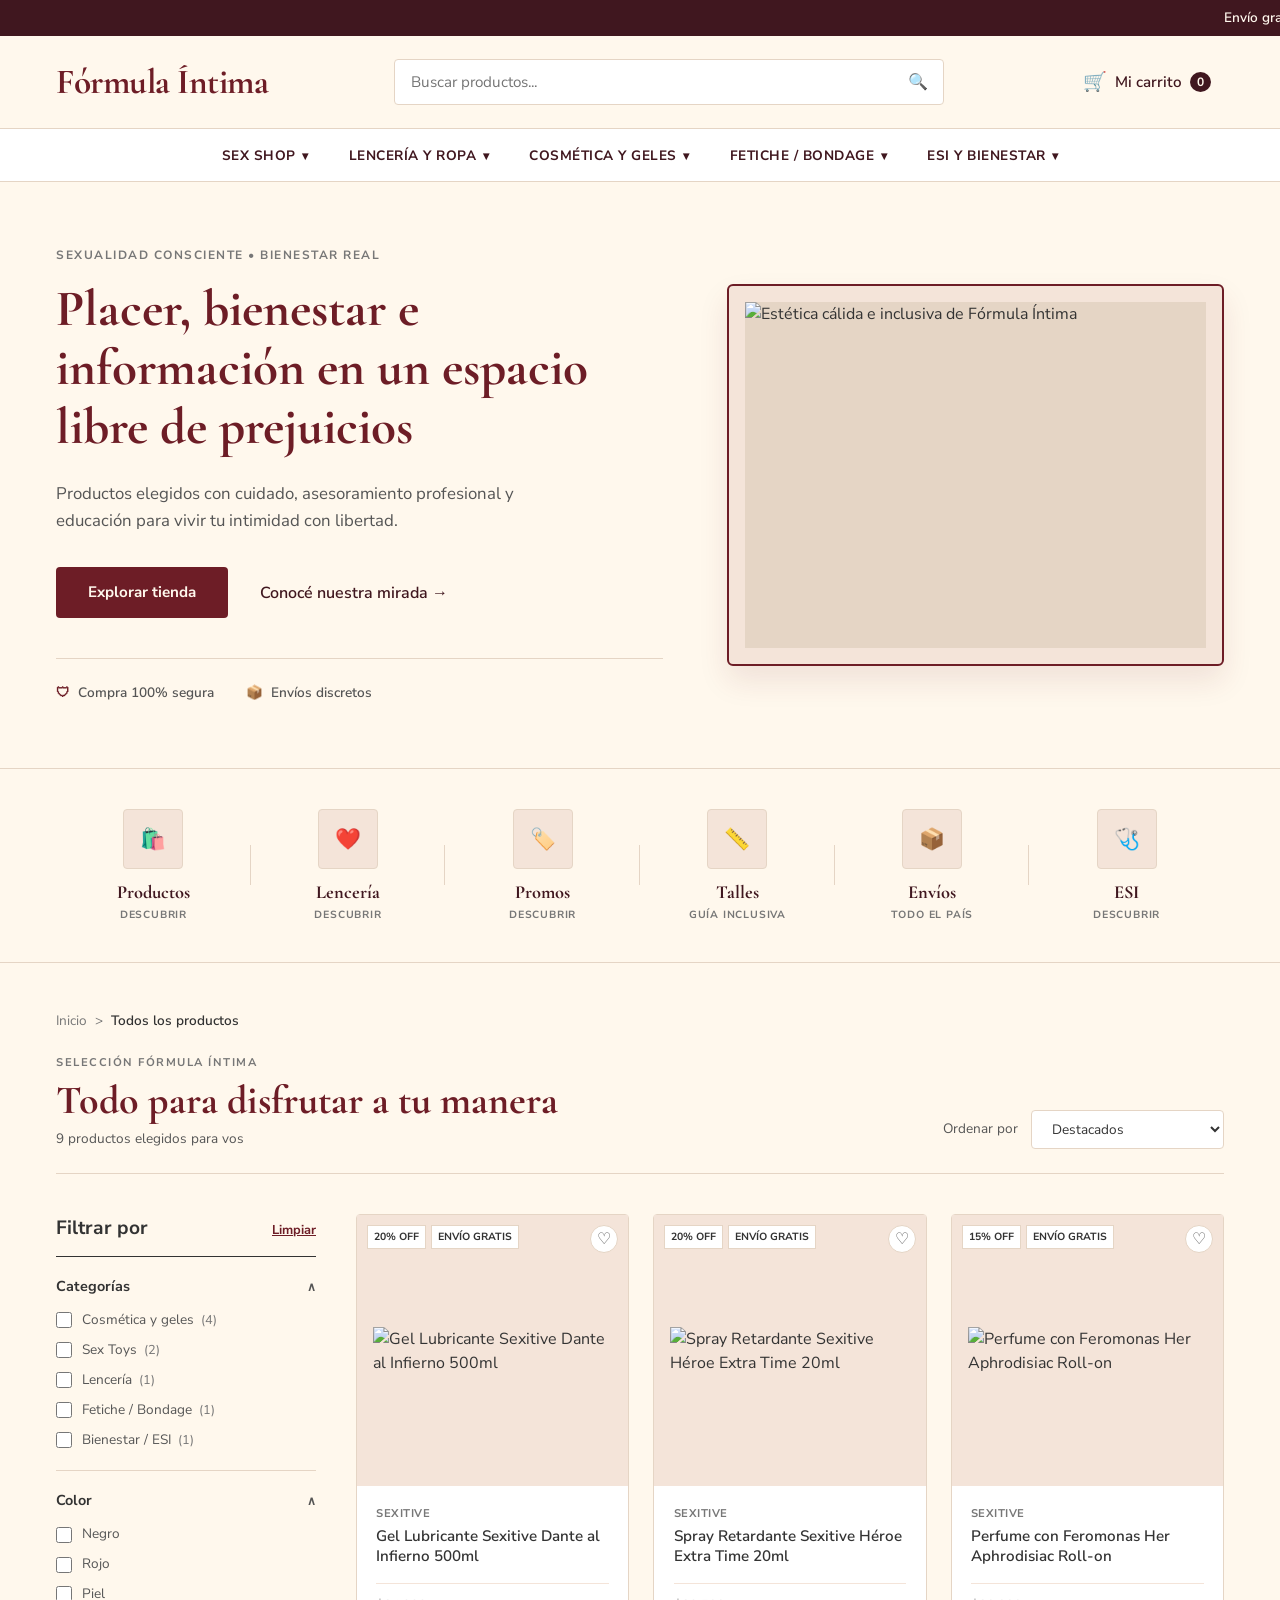
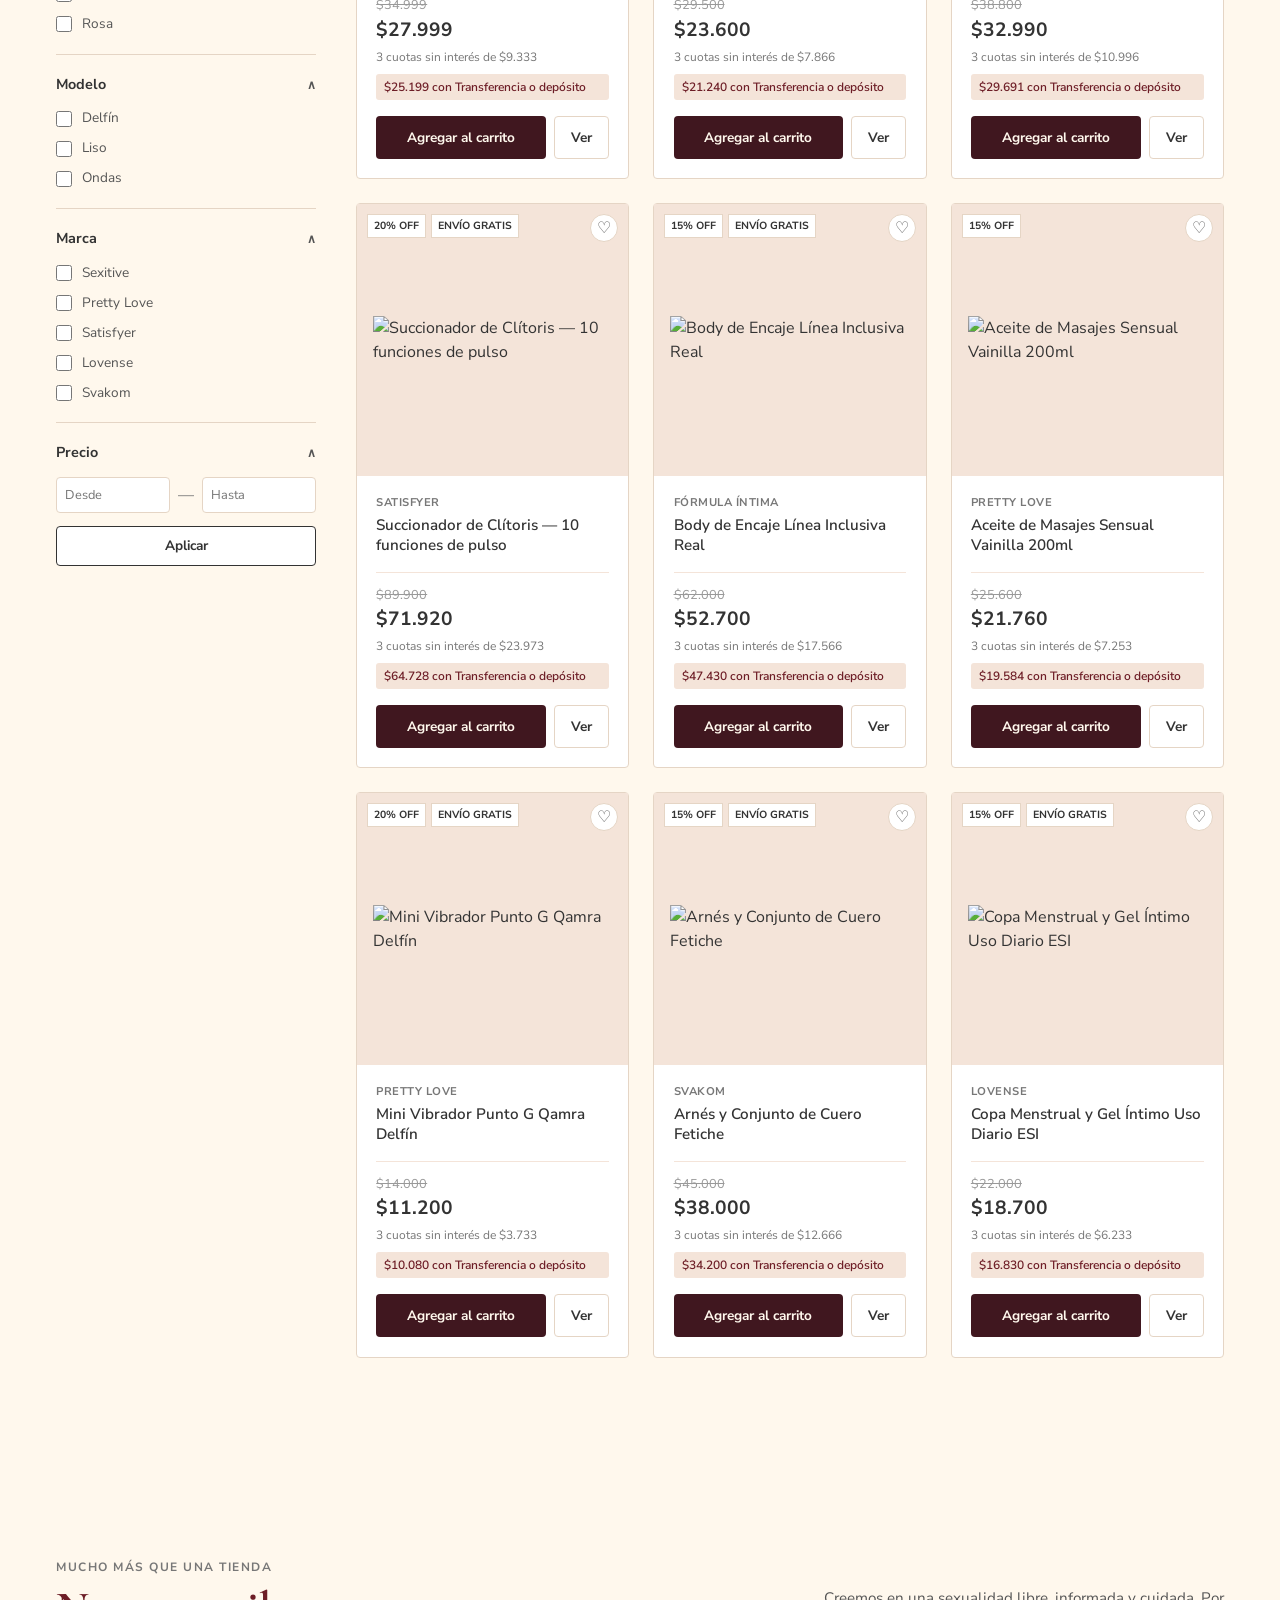
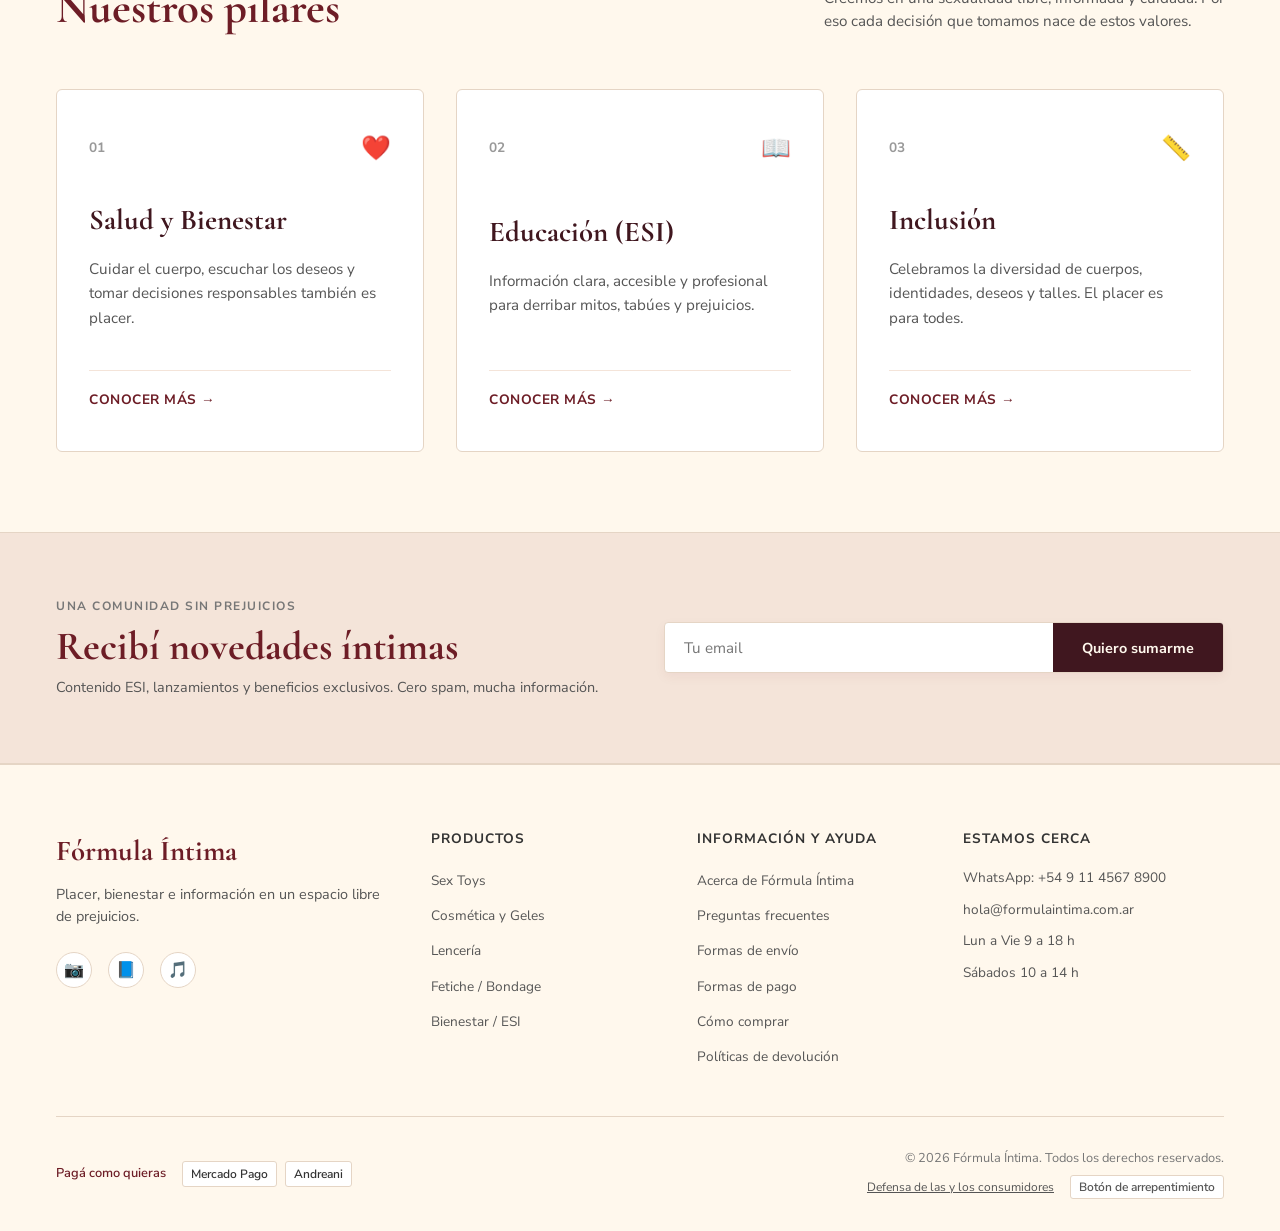
==== commit 5e99f762: "demo de productos y mas correcion de html, css, js" ====
--- a/index.html
+++ b/index.html
@@ -12,16 +12,8 @@
     <meta name="robots" content="index, follow">
     <link rel="canonical" href="https://www.formulaintima.com.ar">
 
-    <!-- Open Graph -->
-    <meta property="og:type" content="website">
-    <meta property="og:url" content="https://www.formulaintima.com.ar">
-    <meta property="og:title" content="Fórmula Íntima | Placer, bienestar e información">
-    <meta property="og:description" content="Productos elegidos con cuidado, asesoramiento profesional y educación para vivir tu intimidad con libertad.">
-    <meta property="og:image" content="https://www.formulaintima.com.ar/img/hero-modelo-real.jpg">
-    <meta property="og:locale" content="es_AR">
-
     <!-- Estilos CSS -->
-    <link rel="stylesheet" href="./style/style.css?v=5">
+    <link rel="stylesheet" href="./style/style.css?v=6">
 
     <!-- Google Fonts -->
     <link rel="preconnect" href="https://fonts.googleapis.com">
@@ -34,7 +26,6 @@
          CABECERA / HEADER
          ========================================== -->
     <header class="cabecera" itemscope itemtype="https://schema.org/WPHeader">
-        <!-- Barra Superior de Anuncios -->
         <div class="cabecera__anuncio">
             <div class="cabecera__contenedor">
                 <p class="cabecera__anuncio-texto">
@@ -43,31 +34,27 @@
             </div>
         </div>
 
-        <!-- Barra Principal -->
         <div class="cabecera__principal">
             <div class="cabecera__contenedor cabecera__contenedor--flex">
                 
-                <!-- Logotipo -->
                 <div class="cabecera__logo-contenedor">
                     <a href="index.html" class="cabecera__logo-enlace" aria-label="Fórmula Íntima - Inicio">
                         <h1 class="cabecera__logo-texto">Fórmula Íntima</h1>
                     </a>
                 </div>
 
-                <!-- Buscador -->
                 <div class="cabecera__buscador">
-                    <form class="buscador" onsubmit="event.preventDefault(); aplicarFiltros();" role="search">
+                    <form class="buscador" onsubmit="event.preventDefault(); window.aplicarFiltros();" role="search">
                         <label for="input-buscar" class="sr-only">Buscar productos</label>
-                        <input type="search" id="input-buscar" name="q" class="buscador__input" placeholder="Buscar productos...">
+                        <input type="search" id="input-buscar" name="q" class="buscador__input" placeholder="Buscar productos..." oninput="window.aplicarFiltros()">
                         <button type="submit" class="buscador__boton" aria-label="Buscar">
                             <span class="buscador__icono" aria-hidden="true">🔍</span>
                         </button>
                     </form>
                 </div>
 
-                <!-- Botón Mi Carrito -->
                 <div class="cabecera__acciones">
-                    <button type="button" class="carrito-enlace" id="boton-abrir-carrito" onclick="abrirDrawerCarrito()" aria-label="Ver carrito de compras">
+                    <button type="button" class="carrito-enlace" id="boton-abrir-carrito" onclick="window.abrirDrawerCarrito()" aria-label="Ver carrito de compras">
                         <span class="carrito-enlace__icono" aria-hidden="true">🛒</span>
                         <span class="carrito-enlace__texto">Mi carrito</span>
                         <span class="carrito-enlace__contador" id="carrito-badge-contador">0</span>
@@ -77,32 +64,32 @@
             </div>
         </div>
 
-        <!-- Menú de Categorías Conectado a los Filtros -->
+        <!-- Menú Principal Conectado a los Filtros -->
         <nav class="navegacion-principal" aria-label="Menú principal de categorías">
             <div class="cabecera__contenedor">
                 <ul class="navegacion-principal__lista">
                     <li class="navegacion-principal__item">
-                        <button type="button" class="navegacion-principal__enlace" onclick="filtrarDesdeEnlace('sextoys')">
+                        <button type="button" class="navegacion-principal__enlace" onclick="window.filtrarDesdeEnlace('sextoys')">
                             Sex Shop <span class="navegacion-principal__flecha" aria-hidden="true">▾</span>
                         </button>
                     </li>
                     <li class="navegacion-principal__item">
-                        <button type="button" class="navegacion-principal__enlace" onclick="filtrarDesdeEnlace('lenceria')">
+                        <button type="button" class="navegacion-principal__enlace" onclick="window.filtrarDesdeEnlace('lenceria')">
                             Lencería y ropa <span class="navegacion-principal__flecha" aria-hidden="true">▾</span>
                         </button>
                     </li>
                     <li class="navegacion-principal__item">
-                        <button type="button" class="navegacion-principal__enlace" onclick="filtrarDesdeEnlace('cosmetica')">
+                        <button type="button" class="navegacion-principal__enlace" onclick="window.filtrarDesdeEnlace('cosmetica')">
                             Cosmética y Geles <span class="navegacion-principal__flecha" aria-hidden="true">▾</span>
                         </button>
                     </li>
                     <li class="navegacion-principal__item">
-                        <button type="button" class="navegacion-principal__enlace" onclick="filtrarDesdeEnlace('fetiche')">
+                        <button type="button" class="navegacion-principal__enlace" onclick="window.filtrarDesdeEnlace('fetiche')">
                             Fetiche / Bondage <span class="navegacion-principal__flecha" aria-hidden="true">▾</span>
                         </button>
                     </li>
                     <li class="navegacion-principal__item">
-                        <button type="button" class="navegacion-principal__enlace" onclick="filtrarDesdeEnlace('bienestar')">
+                        <button type="button" class="navegacion-principal__enlace" onclick="window.filtrarDesdeEnlace('bienestar')">
                             ESI y Bienestar <span class="navegacion-principal__flecha" aria-hidden="true">▾</span>
                         </button>
                     </li>
@@ -119,18 +106,14 @@
             
             <div class="hero__contenido">
                 <span class="hero__subtitulo-superior">SEXUALIDAD CONSCIENTE &bull; BIENESTAR REAL</span>
-                
                 <h2 class="hero__titulo">Placer, bienestar e información en un espacio libre de prejuicios</h2>
-                
                 <p class="hero__descripcion">
                     Productos elegidos con cuidado, asesoramiento profesional y educación para vivir tu intimidad con libertad.
                 </p>
-                
                 <div class="hero__acciones">
                     <a href="#contenido-principal" class="hero__boton-primario">Explorar tienda</a>
                     <a href="#nuestra-mirada" class="hero__enlace-secundario">Conocé nuestra mirada &rarr;</a>
                 </div>
-
                 <div class="hero__garantias">
                     <div class="garantia-item">
                         <span class="garantia-item__icono" aria-hidden="true">&#x1F6E1;</span>
@@ -147,7 +130,6 @@
                 <div class="hero__imagen-marco">
                     <figure class="hero__figura">
                         <img src="https://images.unsplash.com/photo-1515377905703-c4788e51af15?auto=format&fit=crop&w=800&q=80" alt="Estética cálida e inclusiva de Fórmula Íntima" class="hero__imagen" loading="eager">
-                        <figcaption class="sr-only">Imagen principal de Fórmula Íntima</figcaption>
                     </figure>
                 </div>
             </div>
@@ -161,67 +143,48 @@
     <section class="accesos-rapidos" aria-label="Accesos rápidos de navegación">
         <div class="accesos-rapidos__contenedor">
             <ul class="accesos-rapidos__lista">
-                
                 <li class="accesos-rapidos__item">
-                    <a href="#contenido-principal" onclick="limpiarFiltros()" class="accesos-rapidos__enlace">
-                        <div class="accesos-rapidos__icono-caja">
-                            <span class="accesos-rapidos__icono" aria-hidden="true">🛍️</span>
-                        </div>
+                    <button type="button" onclick="window.limpiarFiltros(); document.getElementById('contenido-principal').scrollIntoView({behavior:'smooth'});" class="accesos-rapidos__enlace">
+                        <div class="accesos-rapidos__icono-caja"><span class="accesos-rapidos__icono">🛍️</span></div>
                         <span class="accesos-rapidos__titulo">Productos</span>
                         <span class="accesos-rapidos__subtitulo">DESCUBRIR</span>
-                    </a>
+                    </button>
                 </li>
-
                 <li class="accesos-rapidos__item">
-                    <a href="#contenido-principal" onclick="event.preventDefault(); filtrarDesdeEnlace('lenceria');" class="accesos-rapidos__enlace">
-                        <div class="accesos-rapidos__icono-caja">
-                            <span class="accesos-rapidos__icono" aria-hidden="true">❤️</span>
-                        </div>
+                    <button type="button" onclick="window.filtrarDesdeEnlace('lenceria')" class="accesos-rapidos__enlace">
+                        <div class="accesos-rapidos__icono-caja"><span class="accesos-rapidos__icono">❤️</span></div>
                         <span class="accesos-rapidos__titulo">Lencería</span>
                         <span class="accesos-rapidos__subtitulo">DESCUBRIR</span>
-                    </a>
+                    </button>
                 </li>
-
                 <li class="accesos-rapidos__item">
-                    <a href="#contenido-principal" class="accesos-rapidos__enlace">
-                        <div class="accesos-rapidos__icono-caja">
-                            <span class="accesos-rapidos__icono" aria-hidden="true">🏷️</span>
-                        </div>
+                    <button type="button" onclick="window.limpiarFiltros(); document.getElementById('contenido-principal').scrollIntoView({behavior:'smooth'});" class="accesos-rapidos__enlace">
+                        <div class="accesos-rapidos__icono-caja"><span class="accesos-rapidos__icono">🏷️</span></div>
                         <span class="accesos-rapidos__titulo">Promos</span>
                         <span class="accesos-rapidos__subtitulo">DESCUBRIR</span>
-                    </a>
+                    </button>
                 </li>
-
                 <li class="accesos-rapidos__item">
-                    <a href="#nuestra-mirada" class="accesos-rapidos__enlace">
-                        <div class="accesos-rapidos__icono-caja">
-                            <span class="accesos-rapidos__icono" aria-hidden="true">📏</span>
-                        </div>
+                    <button type="button" onclick="window.abrirModalInfo('acerca')" class="accesos-rapidos__enlace">
+                        <div class="accesos-rapidos__icono-caja"><span class="accesos-rapidos__icono">📏</span></div>
                         <span class="accesos-rapidos__titulo">Talles</span>
                         <span class="accesos-rapidos__subtitulo">GUÍA INCLUSIVA</span>
-                    </a>
+                    </button>
                 </li>
-
                 <li class="accesos-rapidos__item">
-                    <a href="#envios" onclick="event.preventDefault(); abrirModalInfo('envios');" class="accesos-rapidos__enlace">
-                        <div class="accesos-rapidos__icono-caja">
-                            <span class="accesos-rapidos__icono" aria-hidden="true">📦</span>
-                        </div>
+                    <button type="button" onclick="window.abrirModalInfo('envios')" class="accesos-rapidos__enlace">
+                        <div class="accesos-rapidos__icono-caja"><span class="accesos-rapidos__icono">📦</span></div>
                         <span class="accesos-rapidos__titulo">Envíos</span>
                         <span class="accesos-rapidos__subtitulo">TODO EL PAÍS</span>
-                    </a>
+                    </button>
                 </li>
-
                 <li class="accesos-rapidos__item">
-                    <a href="#contenido-principal" onclick="event.preventDefault(); filtrarDesdeEnlace('bienestar');" class="accesos-rapidos__enlace">
-                        <div class="accesos-rapidos__icono-caja">
-                            <span class="accesos-rapidos__icono" aria-hidden="true">🩺</span>
-                        </div>
+                    <button type="button" onclick="window.filtrarDesdeEnlace('bienestar')" class="accesos-rapidos__enlace">
+                        <div class="accesos-rapidos__icono-caja"><span class="accesos-rapidos__icono">🩺</span></div>
                         <span class="accesos-rapidos__titulo">ESI</span>
                         <span class="accesos-rapidos__subtitulo">DESCUBRIR</span>
-                    </a>
+                    </button>
                 </li>
-
             </ul>
         </div>
     </section>
@@ -232,7 +195,6 @@
     <main class="catalogo" id="contenido-principal">
         <div class="catalogo__contenedor">
             
-            <!-- Migas de Pan -->
             <nav class="catalogo__migas" aria-label="Navegación de ruta">
                 <ol class="migas__lista">
                     <li class="migas__item"><a href="index.html" class="migas__enlace">Inicio</a></li>
@@ -241,16 +203,15 @@
                 </ol>
             </nav>
 
-            <!-- Cabecera del Catálogo -->
             <header class="catalogo__encabezado">
                 <div class="catalogo__info-principal">
                     <span class="catalogo__subtitulo-marca">SELECCIÓN FÓRMULA ÍNTIMA</span>
                     <h2 class="catalogo__titulo">Todo para disfrutar a tu manera</h2>
-                    <p class="catalogo__contador">Cargando productos...</p>
+                    <p class="catalogo__contador" id="contador-productos-texto">8 productos elegidos para vos</p>
                 </div>
                 <div class="catalogo__ordenar">
                     <label for="ordenar-catalogo" class="catalogo__ordenar-etiqueta">Ordenar por</label>
-                    <select id="ordenar-catalogo" name="ordenar" class="catalogo__ordenar-select" onchange="aplicarFiltros()">
+                    <select id="ordenar-catalogo" name="ordenar" class="catalogo__ordenar-select" onchange="window.aplicarFiltros()">
                         <option value="destacados">Destacados</option>
                         <option value="precio-menor">Precio: menor a mayor</option>
                         <option value="precio-mayor">Precio: mayor a menor</option>
@@ -260,45 +221,44 @@
                 </div>
             </header>
 
-            <!-- Cuerpo del Catálogo: Filtros y Grilla -->
             <div class="catalogo__cuerpo">
                 
                 <!-- Barra Lateral de Filtros ("Filtrar por") -->
                 <aside class="filtros" aria-label="Filtros de productos">
                     <div class="filtros__cabecera">
                         <h3 class="filtros__titulo">Filtrar por</h3>
-                        <button type="button" class="filtros__limpiar" id="boton-limpiar-filtros" onclick="limpiarFiltros()">Limpiar</button>
-                    </div>
-
-                    <form class="filtros__formulario" id="formulario-filtros" onsubmit="event.preventDefault(); aplicarFiltros();">
+                        <button type="button" class="filtros__limpiar" id="boton-limpiar-filtros" onclick="window.limpiarFiltros()">Limpiar</button>
+                    </div>
+
+                    <form class="filtros__formulario" id="formulario-filtros" onsubmit="event.preventDefault(); window.aplicarFiltros();">
                         
                         <!-- 1. Categorías -->
                         <fieldset class="filtro-grupo">
                             <legend class="filtro-grupo__leyenda">Categorías</legend>
-                            <div class="filtro-grupo__cabecera" onclick="toggleAcordeonFiltro(this)">
+                            <div class="filtro-grupo__cabecera" onclick="window.toggleAcordeonFiltro(this)">
                                 <span class="filtro-grupo__nombre">Categorías</span>
                                 <span class="filtro-grupo__icono" aria-hidden="true">∧</span>
                             </div>
                             <div class="filtro-grupo__lista">
                                 <label class="filtro-opcion">
-                                    <input type="checkbox" name="categoria" value="cosmetica" class="filtro-opcion__checkbox" onchange="aplicarFiltros()">
+                                    <input type="checkbox" name="categoria" value="cosmetica" class="filtro-opcion__checkbox" onchange="window.aplicarFiltros()">
                                     <span class="filtro-opcion__texto">Cosmética y geles <span class="filtro-conteo" data-cat="cosmetica"></span></span>
                                 </label>
                                 <label class="filtro-opcion">
-                                    <input type="checkbox" name="categoria" value="sextoys" class="filtro-opcion__checkbox" onchange="aplicarFiltros()">
+                                    <input type="checkbox" name="categoria" value="sextoys" class="filtro-opcion__checkbox" onchange="window.aplicarFiltros()">
                                     <span class="filtro-opcion__texto">Sex Toys <span class="filtro-conteo" data-cat="sextoys"></span></span>
                                 </label>
                                 <label class="filtro-opcion">
-                                    <input type="checkbox" name="categoria" value="lenceria" class="filtro-opcion__checkbox" onchange="aplicarFiltros()">
+                                    <input type="checkbox" name="categoria" value="lenceria" class="filtro-opcion__checkbox" onchange="window.aplicarFiltros()">
                                     <span class="filtro-opcion__texto">Lencería <span class="filtro-conteo" data-cat="lenceria"></span></span>
                                 </label>
                                 <label class="filtro-opcion">
-                                    <input type="checkbox" name="categoria" value="fetiche" class="filtro-opcion__checkbox" onchange="aplicarFiltros()">
+                                    <input type="checkbox" name="categoria" value="fetiche" class="filtro-opcion__checkbox" onchange="window.aplicarFiltros()">
                                     <span class="filtro-opcion__texto">Fetiche / Bondage <span class="filtro-conteo" data-cat="fetiche"></span></span>
                                 </label>
                                 <label class="filtro-opcion">
-                                    <input type="checkbox" name="categoria" value="bienestar" class="filtro-opcion__checkbox" onchange="aplicarFiltros()">
-                                    <span class="filtro-opcion__texto">Bienestar <span class="filtro-conteo" data-cat="bienestar"></span></span>
+                                    <input type="checkbox" name="categoria" value="bienestar" class="filtro-opcion__checkbox" onchange="window.aplicarFiltros()">
+                                    <span class="filtro-opcion__texto">Bienestar / ESI <span class="filtro-conteo" data-cat="bienestar"></span></span>
                                 </label>
                             </div>
                         </fieldset>
@@ -306,25 +266,25 @@
                         <!-- 2. Color -->
                         <fieldset class="filtro-grupo">
                             <legend class="filtro-grupo__leyenda">Color</legend>
-                            <div class="filtro-grupo__cabecera" onclick="toggleAcordeonFiltro(this)">
+                            <div class="filtro-grupo__cabecera" onclick="window.toggleAcordeonFiltro(this)">
                                 <span class="filtro-grupo__nombre">Color</span>
                                 <span class="filtro-grupo__icono" aria-hidden="true">∧</span>
                             </div>
                             <div class="filtro-grupo__lista">
                                 <label class="filtro-opcion">
-                                    <input type="checkbox" name="color" value="negro" class="filtro-opcion__checkbox" onchange="aplicarFiltros()">
+                                    <input type="checkbox" name="color" value="negro" class="filtro-opcion__checkbox" onchange="window.aplicarFiltros()">
                                     <span class="filtro-opcion__texto">Negro</span>
                                 </label>
                                 <label class="filtro-opcion">
-                                    <input type="checkbox" name="color" value="rojo" class="filtro-opcion__checkbox" onchange="aplicarFiltros()">
+                                    <input type="checkbox" name="color" value="rojo" class="filtro-opcion__checkbox" onchange="window.aplicarFiltros()">
                                     <span class="filtro-opcion__texto">Rojo</span>
                                 </label>
                                 <label class="filtro-opcion">
-                                    <input type="checkbox" name="color" value="piel" class="filtro-opcion__checkbox" onchange="aplicarFiltros()">
+                                    <input type="checkbox" name="color" value="piel" class="filtro-opcion__checkbox" onchange="window.aplicarFiltros()">
                                     <span class="filtro-opcion__texto">Piel</span>
                                 </label>
                                 <label class="filtro-opcion">
-                                    <input type="checkbox" name="color" value="rosa" class="filtro-opcion__checkbox" onchange="aplicarFiltros()">
+                                    <input type="checkbox" name="color" value="rosa" class="filtro-opcion__checkbox" onchange="window.aplicarFiltros()">
                                     <span class="filtro-opcion__texto">Rosa</span>
                                 </label>
                             </div>
@@ -333,21 +293,21 @@
                         <!-- 3. Modelo -->
                         <fieldset class="filtro-grupo">
                             <legend class="filtro-grupo__leyenda">Modelo</legend>
-                            <div class="filtro-grupo__cabecera" onclick="toggleAcordeonFiltro(this)">
+                            <div class="filtro-grupo__cabecera" onclick="window.toggleAcordeonFiltro(this)">
                                 <span class="filtro-grupo__nombre">Modelo</span>
                                 <span class="filtro-grupo__icono" aria-hidden="true">∧</span>
                             </div>
                             <div class="filtro-grupo__lista">
                                 <label class="filtro-opcion">
-                                    <input type="checkbox" name="modelo" value="delfin" class="filtro-opcion__checkbox" onchange="aplicarFiltros()">
+                                    <input type="checkbox" name="modelo" value="delfin" class="filtro-opcion__checkbox" onchange="window.aplicarFiltros()">
                                     <span class="filtro-opcion__texto">Delfín</span>
                                 </label>
                                 <label class="filtro-opcion">
-                                    <input type="checkbox" name="modelo" value="liso" class="filtro-opcion__checkbox" onchange="aplicarFiltros()">
+                                    <input type="checkbox" name="modelo" value="liso" class="filtro-opcion__checkbox" onchange="window.aplicarFiltros()">
                                     <span class="filtro-opcion__texto">Liso</span>
                                 </label>
                                 <label class="filtro-opcion">
-                                    <input type="checkbox" name="modelo" value="ondas" class="filtro-opcion__checkbox" onchange="aplicarFiltros()">
+                                    <input type="checkbox" name="modelo" value="ondas" class="filtro-opcion__checkbox" onchange="window.aplicarFiltros()">
                                     <span class="filtro-opcion__texto">Ondas</span>
                                 </label>
                             </div>
@@ -356,29 +316,29 @@
                         <!-- 4. Marca -->
                         <fieldset class="filtro-grupo">
                             <legend class="filtro-grupo__leyenda">Marca</legend>
-                            <div class="filtro-grupo__cabecera" onclick="toggleAcordeonFiltro(this)">
+                            <div class="filtro-grupo__cabecera" onclick="window.toggleAcordeonFiltro(this)">
                                 <span class="filtro-grupo__nombre">Marca</span>
                                 <span class="filtro-grupo__icono" aria-hidden="true">∧</span>
                             </div>
                             <div class="filtro-grupo__lista">
                                 <label class="filtro-opcion">
-                                    <input type="checkbox" name="marca" value="Sexitive" class="filtro-opcion__checkbox" onchange="aplicarFiltros()">
+                                    <input type="checkbox" name="marca" value="Sexitive" class="filtro-opcion__checkbox" onchange="window.aplicarFiltros()">
                                     <span class="filtro-opcion__texto">Sexitive</span>
                                 </label>
                                 <label class="filtro-opcion">
-                                    <input type="checkbox" name="marca" value="Pretty Love" class="filtro-opcion__checkbox" onchange="aplicarFiltros()">
+                                    <input type="checkbox" name="marca" value="Pretty Love" class="filtro-opcion__checkbox" onchange="window.aplicarFiltros()">
                                     <span class="filtro-opcion__texto">Pretty Love</span>
                                 </label>
                                 <label class="filtro-opcion">
-                                    <input type="checkbox" name="marca" value="Satisfyer" class="filtro-opcion__checkbox" onchange="aplicarFiltros()">
+                                    <input type="checkbox" name="marca" value="Satisfyer" class="filtro-opcion__checkbox" onchange="window.aplicarFiltros()">
                                     <span class="filtro-opcion__texto">Satisfyer</span>
                                 </label>
                                 <label class="filtro-opcion">
-                                    <input type="checkbox" name="marca" value="Lovense" class="filtro-opcion__checkbox" onchange="aplicarFiltros()">
+                                    <input type="checkbox" name="marca" value="Lovense" class="filtro-opcion__checkbox" onchange="window.aplicarFiltros()">
                                     <span class="filtro-opcion__texto">Lovense</span>
                                 </label>
                                 <label class="filtro-opcion">
-                                    <input type="checkbox" name="marca" value="Svakom" class="filtro-opcion__checkbox" onchange="aplicarFiltros()">
+                                    <input type="checkbox" name="marca" value="Svakom" class="filtro-opcion__checkbox" onchange="window.aplicarFiltros()">
                                     <span class="filtro-opcion__texto">Svakom</span>
                                 </label>
                             </div>
@@ -387,7 +347,7 @@
                         <!-- 5. Precio -->
                         <fieldset class="filtro-grupo filtro-grupo--sin-borde">
                             <legend class="filtro-grupo__leyenda">Precio</legend>
-                            <div class="filtro-grupo__cabecera" onclick="toggleAcordeonFiltro(this)">
+                            <div class="filtro-grupo__cabecera" onclick="window.toggleAcordeonFiltro(this)">
                                 <span class="filtro-grupo__nombre">Precio</span>
                                 <span class="filtro-grupo__icono" aria-hidden="true">∧</span>
                             </div>
@@ -404,7 +364,7 @@
                 <!-- Sección de Productos -->
                 <section class="productos-seccion">
                     <div class="productos-grilla" id="grilla-productos" aria-label="Listado de productos">
-                        <!-- Los productos se cargan dinámicamente con main.js -->
+                        <!-- Se inyecta desde main.js -->
                     </div>
                 </section>
 
@@ -441,7 +401,7 @@
                         </p>
                     </div>
                     <div class="pilar-tarjeta__pie">
-                        <button type="button" class="pilar-tarjeta__enlace" onclick="abrirModalInfo('acerca')">CONOCER MÁS &rarr;</button>
+                        <button type="button" class="pilar-tarjeta__enlace" onclick="window.abrirModalInfo('acerca')">CONOCER MÁS &rarr;</button>
                     </div>
                 </article>
 
@@ -457,7 +417,7 @@
                         </p>
                     </div>
                     <div class="pilar-tarjeta__pie">
-                        <button type="button" class="pilar-tarjeta__enlace" onclick="abrirModalInfo('acerca')">CONOCER MÁS &rarr;</button>
+                        <button type="button" class="pilar-tarjeta__enlace" onclick="window.abrirModalInfo('acerca')">CONOCER MÁS &rarr;</button>
                     </div>
                 </article>
 
@@ -473,7 +433,7 @@
                         </p>
                     </div>
                     <div class="pilar-tarjeta__pie">
-                        <button type="button" class="pilar-tarjeta__enlace" onclick="abrirModalInfo('acerca')">CONOCER MÁS &rarr;</button>
+                        <button type="button" class="pilar-tarjeta__enlace" onclick="window.abrirModalInfo('acerca')">CONOCER MÁS &rarr;</button>
                     </div>
                 </article>
             </div>
@@ -525,28 +485,28 @@
                     </div>
                 </div>
 
-                <!-- Columna 2: Productos (Conectado a los filtros de "Filtrar por") -->
+                <!-- Columna 2: Productos (Conectado a "Filtrar por") -->
                 <div class="pie-pagina__columna">
                     <h4 class="pie-pagina__titulo">Productos</h4>
                     <ul class="pie-pagina__lista">
-                        <li><button type="button" class="pie-pagina__enlace-modal" onclick="filtrarDesdeEnlace('sextoys')">Sex Toys</button></li>
-                        <li><button type="button" class="pie-pagina__enlace-modal" onclick="filtrarDesdeEnlace('cosmetica')">Cosmética y Geles</button></li>
-                        <li><button type="button" class="pie-pagina__enlace-modal" onclick="filtrarDesdeEnlace('lenceria')">Lencería</button></li>
-                        <li><button type="button" class="pie-pagina__enlace-modal" onclick="filtrarDesdeEnlace('fetiche')">Fetiche / Bondage</button></li>
-                        <li><button type="button" class="pie-pagina__enlace-modal" onclick="filtrarDesdeEnlace('bienestar')">Bienestar / ESI</button></li>
+                        <li><button type="button" class="pie-pagina__enlace-modal" onclick="window.filtrarDesdeEnlace('sextoys')">Sex Toys</button></li>
+                        <li><button type="button" class="pie-pagina__enlace-modal" onclick="window.filtrarDesdeEnlace('cosmetica')">Cosmética y Geles</button></li>
+                        <li><button type="button" class="pie-pagina__enlace-modal" onclick="window.filtrarDesdeEnlace('lenceria')">Lencería</button></li>
+                        <li><button type="button" class="pie-pagina__enlace-modal" onclick="window.filtrarDesdeEnlace('fetiche')">Fetiche / Bondage</button></li>
+                        <li><button type="button" class="pie-pagina__enlace-modal" onclick="window.filtrarDesdeEnlace('bienestar')">Bienestar / ESI</button></li>
                     </ul>
                 </div>
 
-                <!-- Columna 3: Información y Ayuda (Conectado a las Cards Flotantes) -->
+                <!-- Columna 3: Información y Ayuda (Abre Cards Flotantes) -->
                 <div class="pie-pagina__columna">
                     <h4 class="pie-pagina__titulo">Información y ayuda</h4>
                     <ul class="pie-pagina__lista">
-                        <li><button type="button" class="pie-pagina__enlace-modal" onclick="abrirModalInfo('acerca')">Acerca de Fórmula Íntima</button></li>
-                        <li><button type="button" class="pie-pagina__enlace-modal" onclick="abrirModalInfo('faq')">Preguntas frecuentes</button></li>
-                        <li><button type="button" class="pie-pagina__enlace-modal" onclick="abrirModalInfo('envios')">Formas de envío</button></li>
-                        <li><button type="button" class="pie-pagina__enlace-modal" onclick="abrirModalInfo('pagos')">Formas de pago</button></li>
-                        <li><button type="button" class="pie-pagina__enlace-modal" onclick="abrirModalInfo('como-comprar')">Cómo comprar</button></li>
-                        <li><button type="button" class="pie-pagina__enlace-modal" onclick="abrirModalInfo('devoluciones')">Políticas de devolución</button></li>
+                        <li><button type="button" class="pie-pagina__enlace-modal" onclick="window.abrirModalInfo('acerca')">Acerca de Fórmula Íntima</button></li>
+                        <li><button type="button" class="pie-pagina__enlace-modal" onclick="window.abrirModalInfo('faq')">Preguntas frecuentes</button></li>
+                        <li><button type="button" class="pie-pagina__enlace-modal" onclick="window.abrirModalInfo('envios')">Formas de envío</button></li>
+                        <li><button type="button" class="pie-pagina__enlace-modal" onclick="window.abrirModalInfo('pagos')">Formas de pago</button></li>
+                        <li><button type="button" class="pie-pagina__enlace-modal" onclick="window.abrirModalInfo('como-comprar')">Cómo comprar</button></li>
+                        <li><button type="button" class="pie-pagina__enlace-modal" onclick="window.abrirModalInfo('devoluciones')">Políticas de devolución</button></li>
                     </ul>
                 </div>
 
@@ -578,7 +538,7 @@
                     <p class="pie-pagina__copyright">&copy; 2026 Fórmula Íntima. Todos los derechos reservados.</p>
                     <div class="pie-pagina__enlaces-legales">
                         <a href="https://www.argentina.gob.ar/produccion/defensadelconsumidor/formulario" class="legales__enlace" target="_blank" rel="noopener">Defensa de las y los consumidores</a>
-                        <button type="button" class="legales__boton-arrepentimiento" onclick="abrirModalInfo('devoluciones')">Botón de arrepentimiento</button>
+                        <button type="button" class="legales__boton-arrepentimiento" onclick="window.abrirModalInfo('devoluciones')">Botón de arrepentimiento</button>
                     </div>
                 </div>
             </div>
@@ -590,7 +550,7 @@
          DRAWER LATERAL DEL CARRITO DE COMPRAS
          ========================================== -->
     <div id="carrito-drawer" class="carrito-drawer" aria-hidden="true">
-        <div class="carrito-drawer__overlay" onclick="cerrarDrawerCarrito()"></div>
+        <div class="carrito-drawer__overlay" onclick="window.cerrarDrawerCarrito()"></div>
         
         <aside class="carrito-drawer__panel" role="dialog" aria-modal="true" aria-label="Carrito de compras">
             
@@ -599,23 +559,23 @@
                     <span class="carrito-drawer__subtitulo">TU SELECCIÓN</span>
                     <h2 class="carrito-drawer__titulo">Carrito de compras</h2>
                 </div>
-                <button type="button" class="carrito-drawer__boton-cerrar" onclick="cerrarDrawerCarrito()" aria-label="Cerrar carrito">
+                <button type="button" class="carrito-drawer__boton-cerrar" onclick="window.cerrarDrawerCarrito()" aria-label="Cerrar carrito">
                     &times;
                 </button>
             </header>
 
             <div class="carrito-drawer__cuerpo" id="carrito-items-contenedor">
-                <!-- Productos del carrito -->
+                <!-- Se inyecta desde main.js -->
             </div>
 
             <div class="carrito-cupon">
-                <button type="button" class="carrito-cupon__toggle" onclick="toggleCuponCarrito()">
+                <button type="button" class="carrito-cupon__toggle" onclick="window.toggleCuponCarrito()">
                     <span>¿Tenés un cupón de descuento?</span>
                     <span class="carrito-cupon__icono">∨</span>
                 </button>
                 <div class="carrito-cupon__formulario" id="cupon-contenido">
                     <input type="text" id="cupon-input" class="carrito-cupon__input" placeholder="Ingresá tu código">
-                    <button type="button" class="carrito-cupon__boton" onclick="alert('Cupón verificado al iniciar la compra por WhatsApp.')">Aplicar</button>
+                    <button type="button" class="carrito-cupon__boton" onclick="alert('El cupón se incluirá en tu mensaje de WhatsApp al iniciar la compra.')">Aplicar</button>
                 </div>
             </div>
 
@@ -639,7 +599,7 @@
                     </div>
                 </div>
 
-                <button type="button" class="carrito-drawer__boton-comprar" id="boton-iniciar-compra" onclick="enviarPedidoAWhatsApp()">
+                <button type="button" class="carrito-drawer__boton-comprar" id="boton-iniciar-compra" onclick="window.enviarPedidoAWhatsApp()">
                     Iniciar compra
                 </button>
 
@@ -655,20 +615,20 @@
          CARD FLOTANTE / MODAL DE INFORMACIÓN
          ========================================== -->
     <div id="modal-info" class="modal-info" aria-hidden="true" role="dialog" aria-modal="true">
-        <div class="modal-info__overlay" onclick="cerrarModalInfo()"></div>
+        <div class="modal-info__overlay" onclick="window.cerrarModalInfo()"></div>
         <div class="modal-info__card">
             <header class="modal-info__cabecera">
                 <span class="modal-info__badge" id="modal-info-badge">INFORMACIÓN</span>
-                <button type="button" class="modal-info__cerrar" onclick="cerrarModalInfo()" aria-label="Cerrar ventana">&times;</button>
+                <button type="button" class="modal-info__cerrar" onclick="window.cerrarModalInfo()" aria-label="Cerrar ventana">&times;</button>
             </header>
             <div class="modal-info__cuerpo">
                 <h3 class="modal-info__titulo" id="modal-info-titulo">Título</h3>
                 <div class="modal-info__texto" id="modal-info-contenido">
-                    <!-- Contenido dinámico -->
+                    <!-- Se inyecta dinámicamente -->
                 </div>
             </div>
             <footer class="modal-info__pie">
-                <button type="button" class="modal-info__boton-entendido" onclick="cerrarModalInfo()">Entendido</button>
+                <button type="button" class="modal-info__boton-entendido" onclick="window.cerrarModalInfo()">Entendido</button>
             </footer>
         </div>
     </div>
--- a/style/style.css
+++ b/style/style.css
@@ -185,7 +185,7 @@
     background: none;
     border: none;
     cursor: pointer;
-    padding: 0.4rem 0.6rem;
+    padding: 0.5rem 0.8rem;
     border-radius: 4px;
     transition: background-color 0.2s ease;
 }
@@ -402,6 +402,10 @@
 }
 
 .accesos-rapidos__enlace {
+    width: 100%;
+    background: none;
+    border: none;
+    cursor: pointer;
     display: flex;
     flex-direction: column;
     align-items: center;
@@ -741,6 +745,7 @@
     justify-content: center;
     padding: 1rem;
     overflow: hidden;
+    cursor: pointer;
 }
 
 .tarjeta-producto__imagen {
@@ -848,6 +853,17 @@
 
 .tarjeta-producto__boton--ver:hover {
     background-color: var(--color-fondo-secundario);
+}
+
+.catalogo__boton-ver-mas {
+    background-color: var(--color-blanco);
+    color: var(--color-texto-oscuro);
+    border: 1px solid var(--color-texto-oscuro);
+    border-radius: 4px;
+    padding: 0.8rem 2.5rem;
+    font-size: 0.9rem;
+    font-weight: 700;
+    cursor: pointer;
 }
 
 /* ==========================================================================
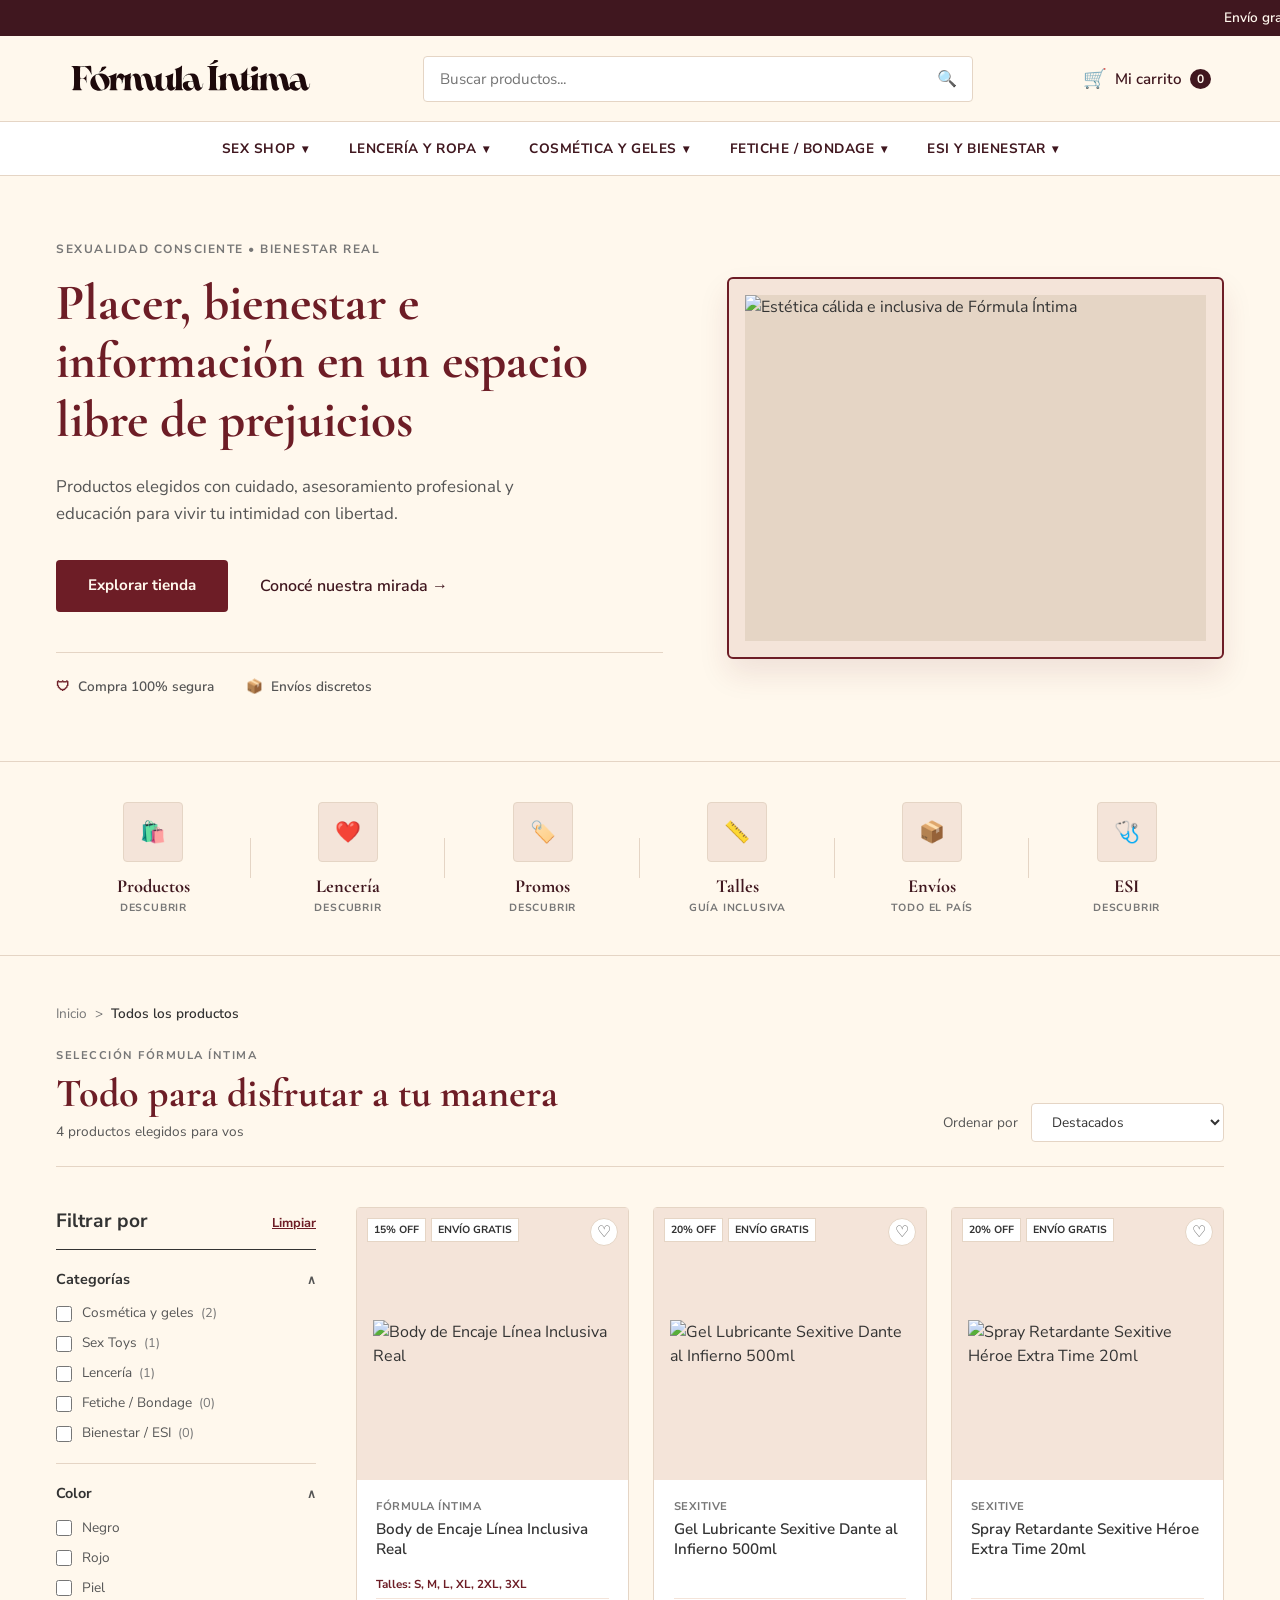
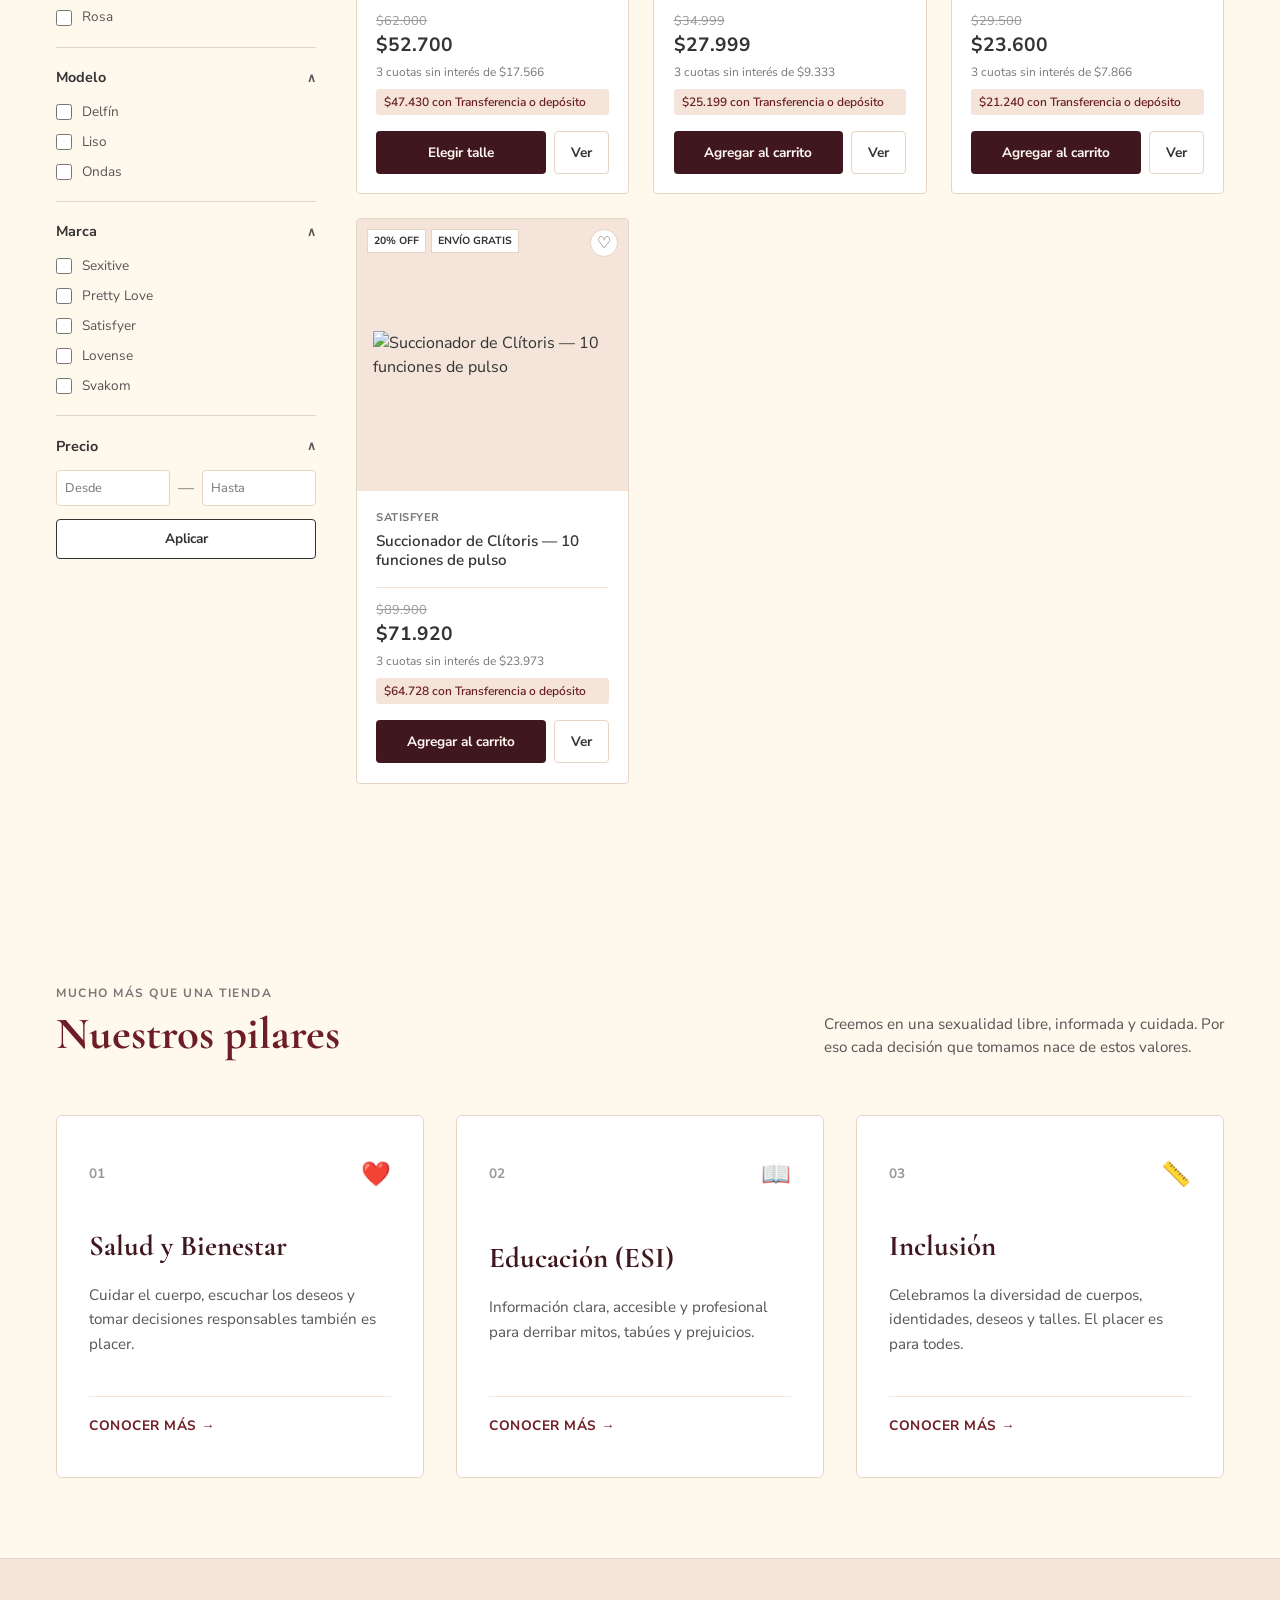
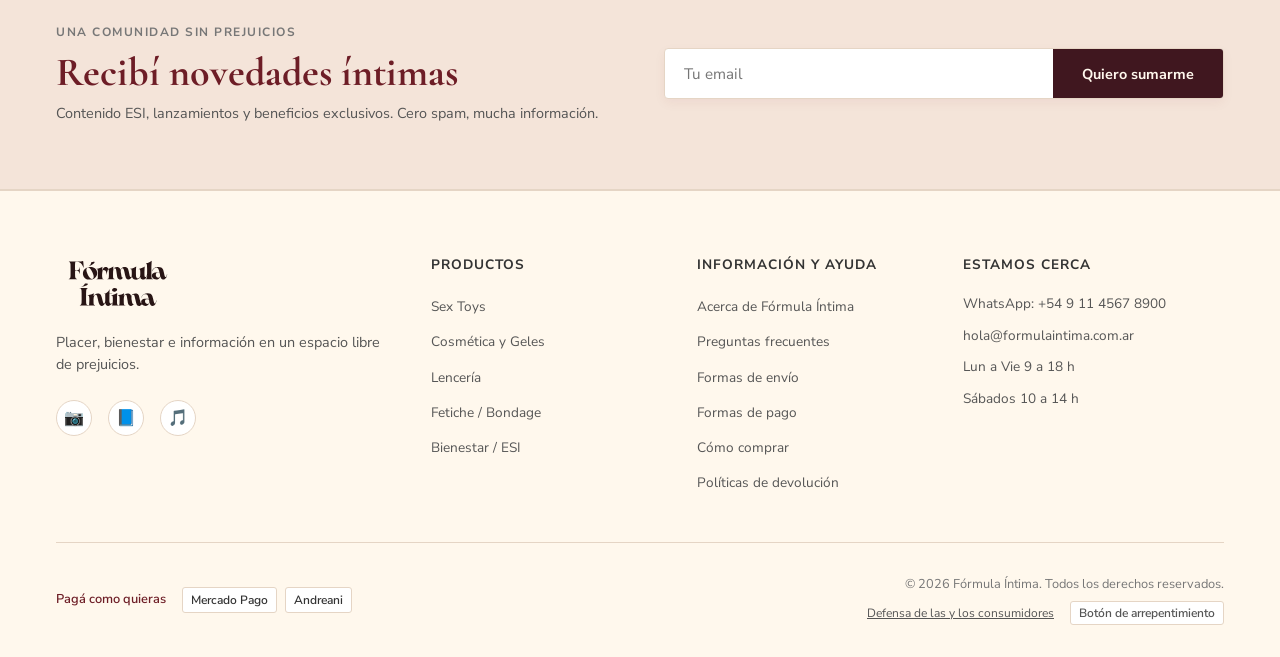
==== commit 10fc9d86: "agregado de loco y cambios en productos" ====
--- a/index.html
+++ b/index.html
@@ -4,7 +4,7 @@
     <meta charset="UTF-8">
     <meta name="viewport" content="width=device-width, initial-scale=1.0">
     
-    <!-- SEO Básico -->
+   
     <title>Fórmula Íntima | Sex Shop y Lencería Inclusiva</title>
     <meta name="description" content="Descubre Fórmula Íntima: un espacio libre de prejuicios con productos de bienestar sexual, sex toys, lencería en talles reales y educación sexual (ESI).">
     <meta name="keywords" content="sex shop, lencería, lencería talles grandes, juguetes sexuales, vibradores, bienestar sexual, ESI, cosmética íntima">
@@ -12,10 +12,18 @@
     <meta name="robots" content="index, follow">
     <link rel="canonical" href="https://www.formulaintima.com.ar">
 
+  
+    <meta property="og:type" content="website">
+    <meta property="og:url" content="https://www.formulaintima.com.ar">
+    <meta property="og:title" content="Fórmula Íntima | Placer, bienestar e información">
+    <meta property="og:description" content="Productos elegidos con cuidado, asesoramiento profesional y educación para vivir tu intimidad con libertad.">
+    <meta property="og:image" content="https://www.formulaintima.com.ar/img/hero-modelo-real.jpg">
+    <meta property="og:locale" content="es_AR">
+
     <!-- Estilos CSS -->
-    <link rel="stylesheet" href="./style/style.css?v=6">
-
-    <!-- Google Fonts -->
+    <link rel="stylesheet" href="./style/style.css?v=7">
+
+    
     <link rel="preconnect" href="https://fonts.googleapis.com">
     <link rel="preconnect" href="https://fonts.gstatic.com" crossorigin>
     <link href="https://fonts.googleapis.com/css2?family=Cormorant+Garamond:wght@400;600;700&family=Nunito+Sans:wght@300;400;600;700&display=swap" rel="stylesheet">
@@ -37,11 +45,13 @@
         <div class="cabecera__principal">
             <div class="cabecera__contenedor cabecera__contenedor--flex">
                 
-                <div class="cabecera__logo-contenedor">
-                    <a href="index.html" class="cabecera__logo-enlace" aria-label="Fórmula Íntima - Inicio">
-                        <h1 class="cabecera__logo-texto">Fórmula Íntima</h1>
-                    </a>
-                </div>
+                <!-- POR ESTO (Logo horizontal con etiqueta h1 accesible): -->
+        <div class="cabecera__logo-contenedor">
+                 <a href="index.html" class="cabecera__logo-enlace" aria-label="Fórmula Íntima - Inicio">
+                      <h1 class="sr-only">Fórmula Íntima</h1>
+                    <img src="./img/logo/Logo principal.svg" alt="Fórmula Íntima" class="cabecera__logo-img">
+                   </a>
+          </div>
 
                 <div class="cabecera__buscador">
                     <form class="buscador" onsubmit="event.preventDefault(); window.aplicarFiltros();" role="search">
@@ -442,7 +452,7 @@
     </section>
 
     <!-- ==========================================
-         NEWSLETTER
+         NEWSLETTER (Conectado a la base de datos)
          ========================================== -->
     <section class="newsletter" aria-label="Suscripción a novedades y ESI">
         <div class="newsletter__contenedor">
@@ -455,11 +465,12 @@
             </div>
 
             <div class="newsletter__formulario-contenedor">
-                <form class="newsletter__formulario" onsubmit="event.preventDefault(); alert('¡Gracias por sumarte a la comunidad de Fórmula Íntima!'); this.reset();">
+                <form class="newsletter__formulario" id="formulario-newsletter" onsubmit="window.suscribirNewsletter(event)">
                     <label for="input-email-newsletter" class="sr-only">Tu email</label>
                     <input type="email" id="input-email-newsletter" name="email" class="newsletter__input" placeholder="Tu email" required>
-                    <button type="submit" class="newsletter__boton">Quiero sumarme</button>
+                    <button type="submit" id="boton-newsletter" class="newsletter__boton">Quiero sumarme</button>
                 </form>
+                <div id="mensaje-newsletter" class="newsletter__alerta" style="display: none;"></div>
             </div>
         </div>
     </section>
@@ -473,12 +484,15 @@
             <div class="pie-pagina__columnas">
                 
                 <!-- Columna 1: Marca y Redes -->
-                <div class="pie-pagina__columna pie-pagina__columna--marca">
-                    <h3 class="pie-pagina__logo">Fórmula Íntima</h3>
-                    <p class="pie-pagina__descripcion">
-                        Placer, bienestar e información en un espacio libre de prejuicios.
-                    </p>
-                    <div class="pie-pagina__redes">
+                <!-- POR ESTO (Logo secundario apilado): -->
+            <div class="pie-pagina__columna pie-pagina__columna--marca">
+                    <a href="index.html" class="pie-pagina__logo-enlace" aria-label="Fórmula Íntima">
+                     <img src="./img/logo/Logo secundario.svg" alt="Fórmula Íntima" class="pie-pagina__logo-img">
+                            </a>
+                     <p class="pie-pagina__descripcion">
+                          Placer, bienestar e información en un espacio libre de prejuicios.
+                        </p>
+                        <div class="pie-pagina__redes">
                         <a href="https://instagram.com" class="redes__enlace" aria-label="Instagram" target="_blank" rel="noopener">📷</a>
                         <a href="https://facebook.com" class="redes__enlace" aria-label="Facebook" target="_blank" rel="noopener">📘</a>
                         <a href="https://tiktok.com" class="redes__enlace" aria-label="TikTok" target="_blank" rel="noopener">🎵</a>
--- a/style/style.css
+++ b/style/style.css
@@ -1766,4 +1766,81 @@
     .accesos-rapidos__lista { grid-template-columns: repeat(2, 1fr); }
     .newsletter__formulario { flex-direction: column; }
     .newsletter__boton { width: 100%; padding: 0.8rem; }
+}
+
+/* ==========================================================================
+   ESTILOS: MENSAJE DE ALERTA DEL NEWSLETTER
+   ========================================================================== */
+.newsletter__alerta {
+    margin-top: 0.8rem;
+    padding: 0.6rem 1rem;
+    border-radius: 4px;
+    font-size: 0.85rem;
+    font-weight: 600;
+    line-height: 1.4;
+}
+
+.newsletter__alerta--exito {
+    background-color: #D4EDDA;
+    color: #155724;
+    border: 1px solid #C3E6CB;
+}
+
+.newsletter__alerta--error {
+    background-color: #F8D7DA;
+    color: #721C24;
+    border: 1px solid #F5C6CB;
+}
+
+/* ==========================================================================
+   AJUSTES EXACTOS PARA LOS LOGOTIPOS EN SVG
+   ========================================================================== */
+
+/* 1. Logo de la Cabecera */
+.cabecera__logo-contenedor {
+    display: flex;
+    align-items: center;
+    flex-shrink: 0; /* Evita que el buscador lo achique */
+}
+
+.cabecera__logo-enlace {
+    display: inline-flex;
+    align-items: center;
+    text-decoration: none;
+}
+
+.cabecera__logo-img {
+    height: 44px; /* Altura fija calibrada para no romper la barra */
+    width: auto;  /* Mantiene la proporción horizontal exacta */
+    display: block;
+    object-fit: contain;
+    transition: transform 0.2s ease;
+}
+
+.cabecera__logo-enlace:hover .cabecera__logo-img {
+    transform: scale(1.02);
+}
+
+/* 2. Logo del Pie de Página */
+.pie-pagina__logo-enlace {
+    display: inline-block;
+    margin-bottom: 0.8rem;
+}
+
+.pie-pagina__logo-img {
+    height: 58px; /* Tamaño armónico para la columna del footer */
+    width: auto;
+    display: block;
+    object-fit: contain;
+}
+
+/* 3. Adaptación Responsive en pantallas móviles (<= 768px) */
+@media (max-width: 768px) {
+    .cabecera__logo-img {
+        height: 36px; /* Se compacta sutilmente en celulares */
+    }
+    
+    .pie-pagina__logo-img {
+        height: 50px;
+    }
 }
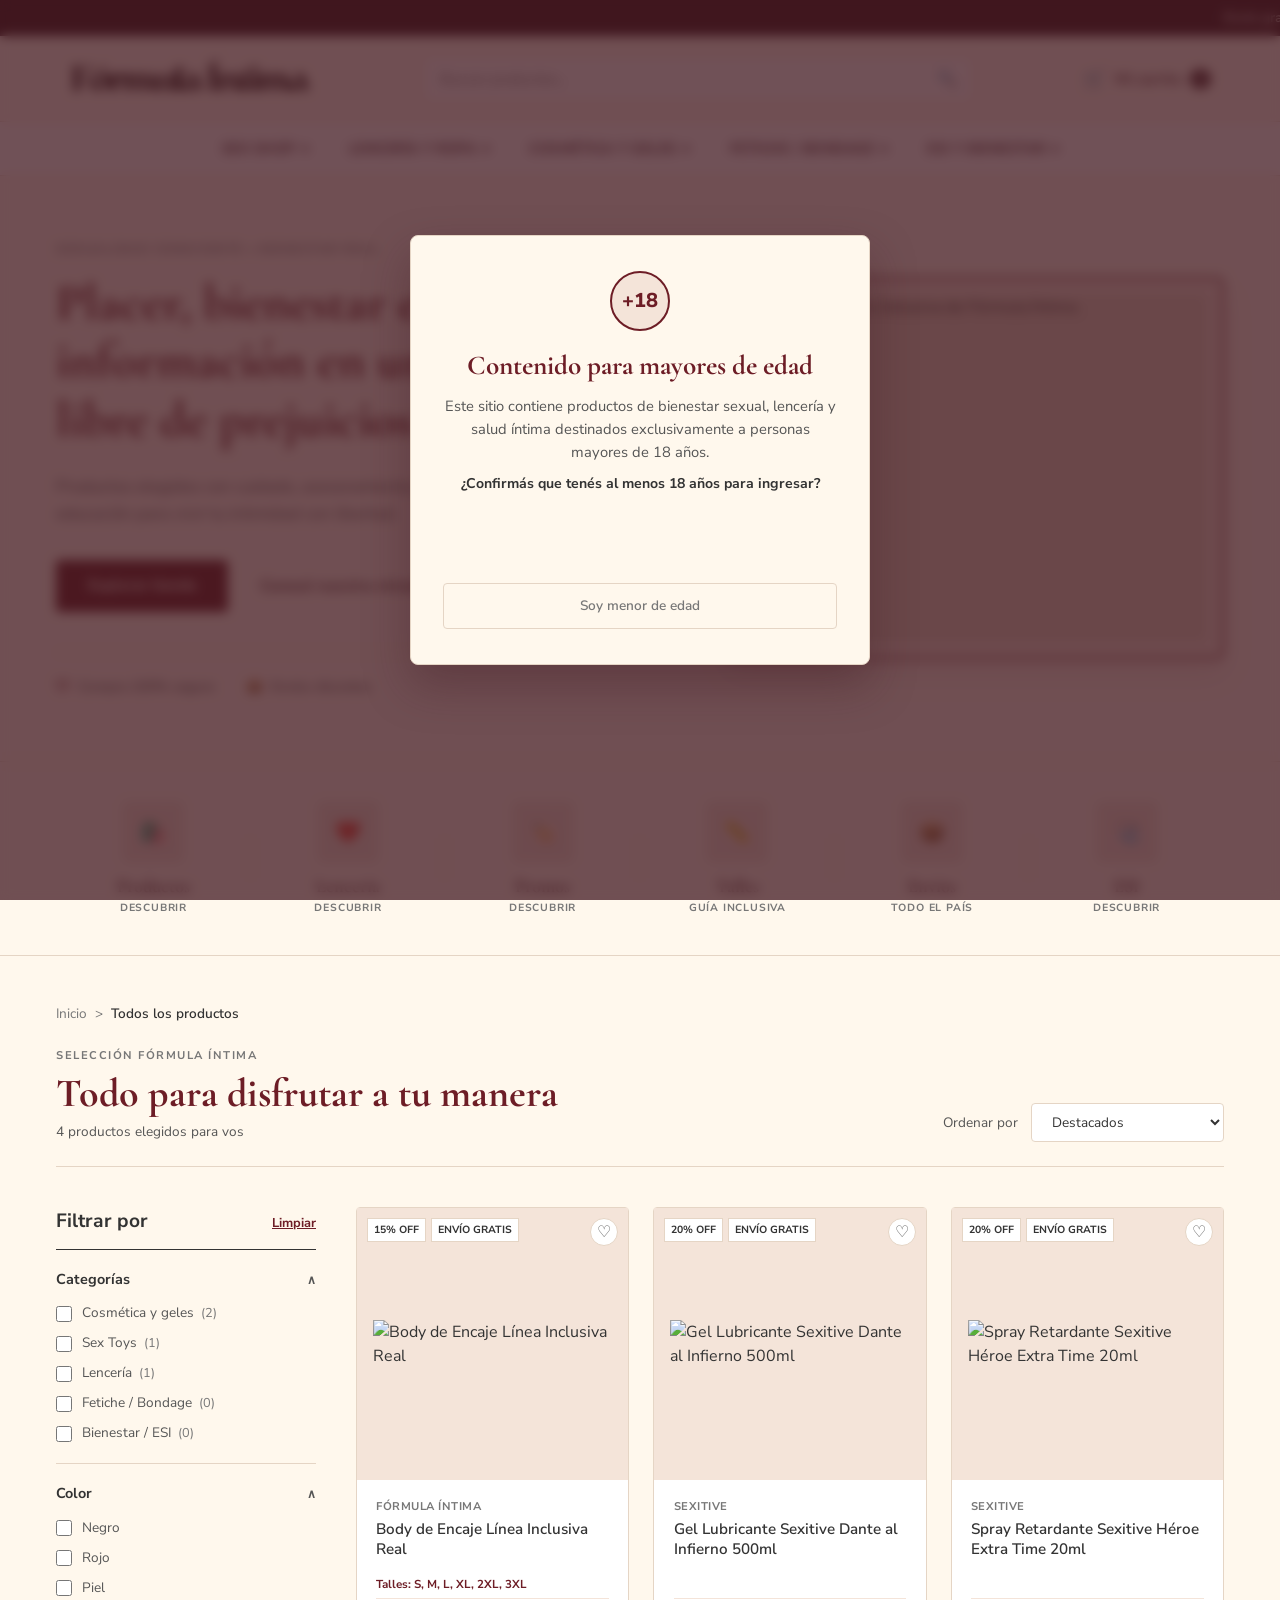
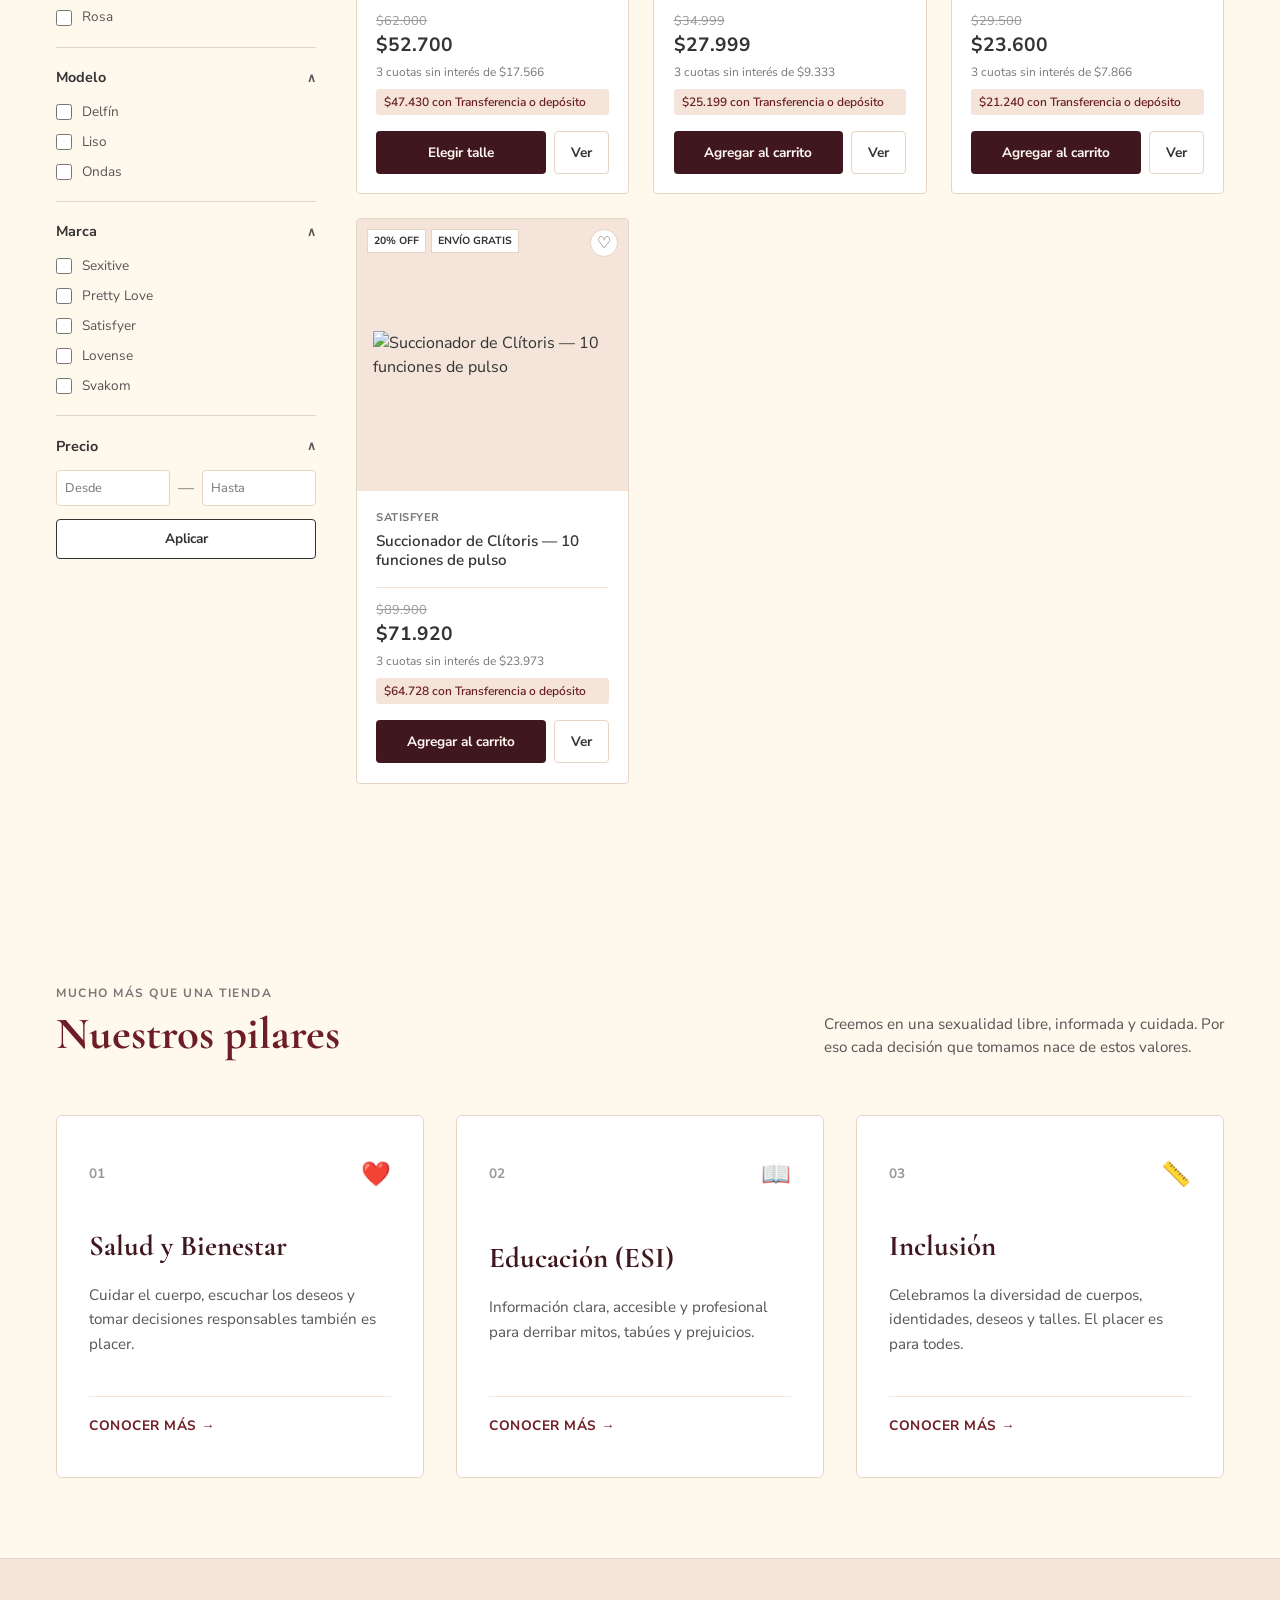
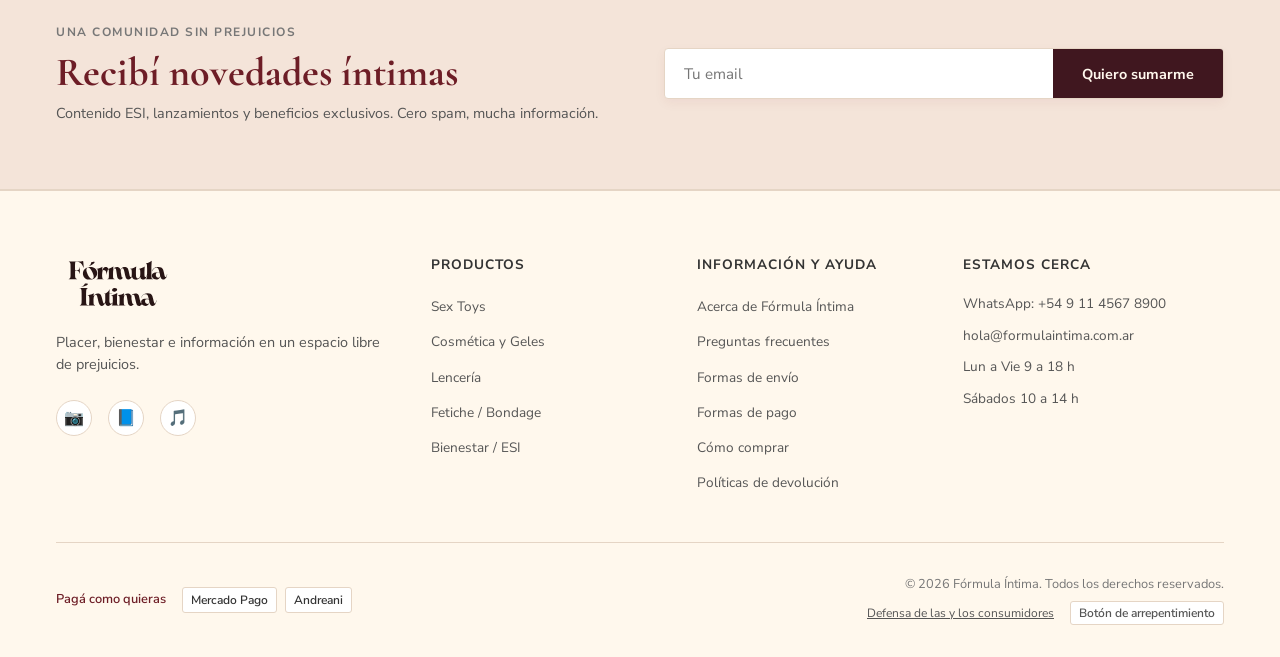
==== commit 5c45de2d: "agregado de advertencia de edad" ====
--- a/index.html
+++ b/index.html
@@ -30,6 +30,49 @@
 </head>
 <body>
 
+    <!-- ==========================================
+     MODAL DE ADVERTENCIA DE EDAD (+18 AÑOS)
+     ========================================== -->
+<div id="modal-edad" class="modal-edad" aria-hidden="true" role="dialog" aria-modal="true">
+    <div class="modal-edad__overlay"></div>
+    <div class="modal-edad__tarjeta">
+        <div class="modal-edad__icono-circulo">
+            <span>+18</span>
+        </div>
+        <h2 class="modal-edad__titulo">Contenido para mayores de edad</h2>
+        <p class="modal-edad__texto">
+            Este sitio contiene productos de bienestar sexual, lencería y salud íntima destinados exclusivamente a personas mayores de 18 años.
+        </p>
+        <p class="modal-edad__subtexto">¿Confirmás que tenés al menos 18 años para ingresar?</p>
+        <div class="modal-edad__acciones">
+            <button type="button" class="modal-edad__btn-confirmar" onclick="window.confirmarMayoriaEdad()">
+                Soy mayor de 18 años
+            </button>
+            <button type="button" class="modal-edad__btn-salir" onclick="window.salirPorMenorEdad()">
+                Soy menor de edad
+            </button>
+        </div>
+    </div>
+</div>
+
+    <!-- ==========================================
+     PANTALLA DE CARGA / PRELOADER INICIAL
+     ========================================== -->
+<div id="preloader" class="preloader" aria-hidden="false">
+    <div class="preloader__contenido">
+        <!-- Logo o Isotipo con animación suave de respiración -->
+        <div class="preloader__logo-marco">
+            <img src="./img/logo/Logo secundario.svg" alt="Fórmula Íntima" class="preloader__logo-img">
+        </div>
+        
+        <span class="preloader__lema">SEXUALIDAD CONSCIENTE &bull; BIENESTAR REAL</span>
+
+        <!-- Línea de progreso elegante -->
+        <div class="preloader__barra-contenedor">
+            <div class="preloader__barra-linea"></div>
+        </div>
+    </div>
+</div>
     <!-- ==========================================
          CABECERA / HEADER
          ========================================== -->
--- a/style/style.css
+++ b/style/style.css
@@ -1843,4 +1843,246 @@
     .pie-pagina__logo-img {
         height: 50px;
     }
+}
+
+/* ==========================================================================
+   ESTILOS: PANTALLA DE CARGA (PRELOADER)
+   ========================================================================== */
+.preloader {
+    position: fixed;
+    top: 0;
+    left: 0;
+    width: 100vw;
+    height: 100vh;
+    background-color: var(--color-fondo-principal); /* #FFF8ED */
+    z-index: 99999; /* Por encima de todo */
+    display: flex;
+    justify-content: center;
+    align-items: center;
+    opacity: 1;
+    visibility: visible;
+    transition: opacity 0.6s cubic-bezier(0.25, 1, 0.5, 1),
+                visibility 0.6s cubic-bezier(0.25, 1, 0.5, 1);
+}
+
+/* Estado cuando la página ya cargó */
+.preloader--oculto {
+    opacity: 0;
+    visibility: hidden;
+    pointer-events: none;
+}
+
+.preloader__contenido {
+    display: flex;
+    flex-direction: column;
+    align-items: center;
+    text-align: center;
+    gap: 1.2rem;
+    padding: 1.5rem;
+}
+
+/* Efecto suave de pulso/respiración sobre el logo */
+.preloader__logo-marco {
+    animation: pulsoSuave 2.2s infinite ease-in-out;
+}
+
+.preloader__logo-img {
+    height: 65px;
+    width: auto;
+    object-fit: contain;
+    filter: drop-shadow(0 4px 12px rgba(109, 29, 38, 0.1));
+}
+
+.preloader__lema {
+    font-family: var(--fuente-interfaz);
+    font-size: 0.72rem;
+    font-weight: 700;
+    color: var(--color-primario);
+    letter-spacing: 2px;
+    text-transform: uppercase;
+    opacity: 0.85;
+}
+
+/* Línea de carga minimalista en color bordó */
+.preloader__barra-contenedor {
+    width: 160px;
+    height: 2px;
+    background-color: var(--color-fondo-secundario); /* #F4E4D9 */
+    border-radius: 4px;
+    overflow: hidden;
+    position: relative;
+    margin-top: 0.4rem;
+}
+
+.preloader__barra-linea {
+    position: absolute;
+    top: 0;
+    left: 0;
+    height: 100%;
+    width: 100%;
+    background-color: var(--color-primario); /* #6D1D26 */
+    border-radius: 4px;
+    transform: translateX(-100%);
+    animation: animarBarraCarga 1.6s infinite cubic-bezier(0.65, 0, 0.35, 1);
+}
+
+/* Keyframes de animación */
+@keyframes pulsoSuave {
+    0%, 100% {
+        transform: scale(1);
+        opacity: 0.95;
+    }
+    50% {
+        transform: scale(1.05);
+        opacity: 1;
+    }
+}
+
+@keyframes animarBarraCarga {
+    0% {
+        transform: translateX(-100%);
+    }
+    50% {
+        transform: translateX(0%);
+    }
+    100% {
+        transform: translateX(100%);
+    }
+}
+
+/* ==========================================================================
+   ESTILOS: ADVERTENCIA DE MAYORÍA DE EDAD (+18)
+   ========================================================================== */
+.modal-edad {
+    position: fixed;
+    top: 0;
+    left: 0;
+    width: 100vw;
+    height: 100vh;
+    z-index: 100000; /* Por encima de la tienda */
+    display: flex;
+    align-items: center;
+    justify-content: center;
+    padding: 1.5rem;
+    visibility: hidden;
+    opacity: 0;
+    transition: opacity 0.3s ease, visibility 0.3s ease;
+}
+
+.modal-edad--activo {
+    visibility: visible;
+    opacity: 1;
+}
+
+.modal-edad__overlay {
+    position: absolute;
+    top: 0;
+    left: 0;
+    width: 100%;
+    height: 100%;
+    background-color: rgba(64, 23, 31, 0.75); /* Borgoña oscuro translúcido */
+    backdrop-filter: blur(6px);
+}
+
+.modal-edad__tarjeta {
+    position: relative;
+    z-index: 2;
+    background-color: var(--color-fondo-principal); /* #FFF8ED */
+    border: 1px solid var(--color-borde);
+    border-radius: 8px;
+    width: 100%;
+    max-width: 460px;
+    padding: 2.2rem 2rem;
+    text-align: center;
+    box-shadow: 0 20px 45px rgba(64, 23, 31, 0.35);
+    display: flex;
+    flex-direction: column;
+    align-items: center;
+    transform: scale(0.94);
+    transition: transform 0.3s ease;
+}
+
+.modal-edad--activo .modal-edad__tarjeta {
+    transform: scale(1);
+}
+
+.modal-edad__icono-circulo {
+    width: 60px;
+    height: 60px;
+    border-radius: 50%;
+    background-color: var(--color-fondo-secundario); /* #F4E4D9 */
+    border: 2px solid var(--color-primario); /* #6D1D26 */
+    color: var(--color-primario);
+    display: flex;
+    align-items: center;
+    justify-content: center;
+    font-size: 1.25rem;
+    font-weight: 800;
+    margin-bottom: 1.2rem;
+}
+
+.modal-edad__titulo {
+    font-family: var(--fuente-titulos);
+    font-size: 1.7rem;
+    font-weight: 700;
+    color: var(--color-primario);
+    line-height: 1.2;
+    margin-bottom: 0.8rem;
+}
+
+.modal-edad__texto {
+    font-size: 0.92rem;
+    color: #555555;
+    line-height: 1.55;
+    margin-bottom: 0.6rem;
+}
+
+.modal-edad__subtexto {
+    font-size: 0.88rem;
+    font-weight: 700;
+    color: var(--color-oscuro);
+    margin-bottom: 1.6rem;
+}
+
+.modal-edad__acciones {
+    display: flex;
+    flex-direction: column;
+    width: 100%;
+    gap: 0.75rem;
+}
+
+.modal-edad__btn-confirmar {
+    width: 100%;
+    padding: 0.95rem;
+    background-color: var(--color-oscuro); /* #40171F */
+    color: var(--color-fondo-principal);
+    border: none;
+    border-radius: 4px;
+    font-size: 0.95rem;
+    font-weight: 700;
+    cursor: pointer;
+    transition: background-color 0.2s ease, transform 0.1s ease;
+}
+
+.modal-edad__btn-confirmar:hover {
+    background-color: var(--color-primario); /* #6D1D26 */
+    transform: translateY(-1px);
+}
+
+.modal-edad__btn-salir {
+    width: 100%;
+    padding: 0.8rem;
+    background-color: transparent;
+    color: #777777;
+    border: 1px solid var(--color-borde);
+    border-radius: 4px;
+    font-size: 0.85rem;
+    font-weight: 600;
+    cursor: pointer;
+    transition: background-color 0.2s ease, color 0.2s ease;
+}
+
+.modal-edad__btn-salir:hover {
+    background-color: var(--color-fondo-secundario);
+    color: var(--color-oscuro);
 }
